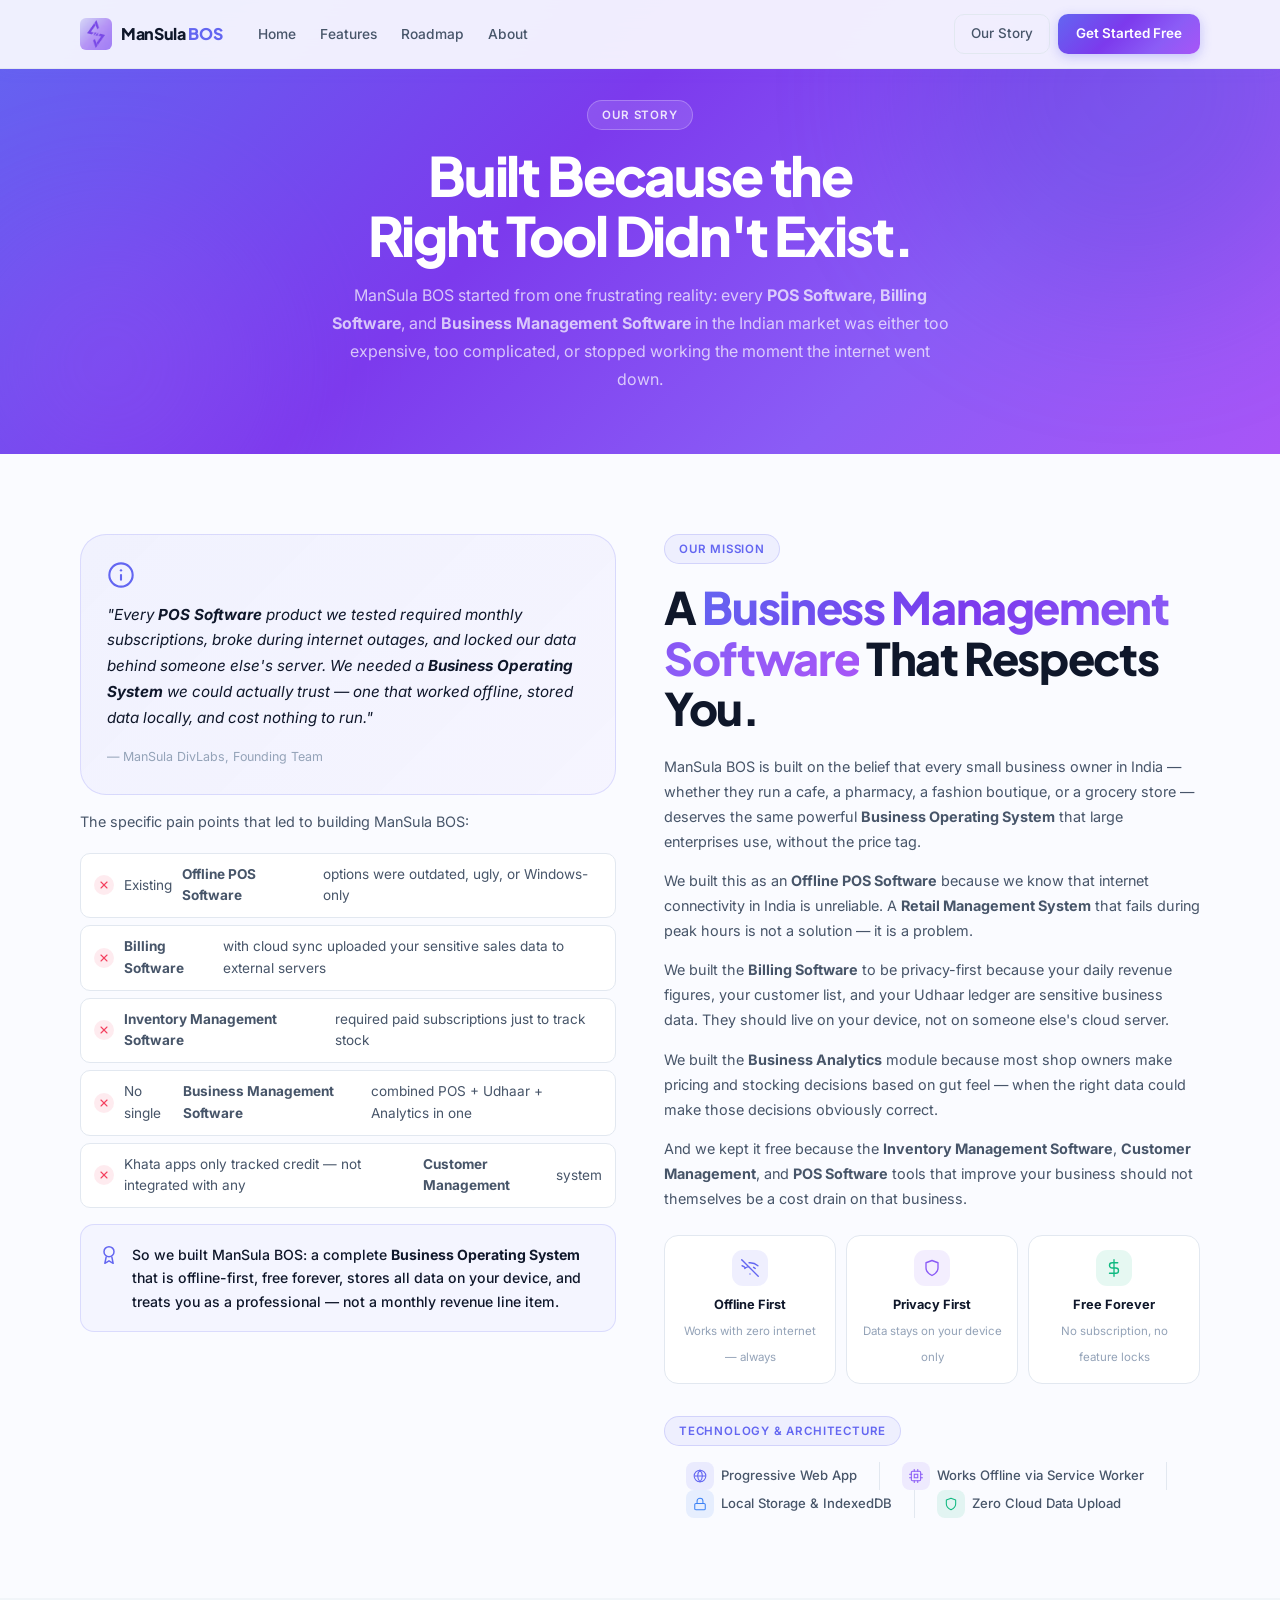
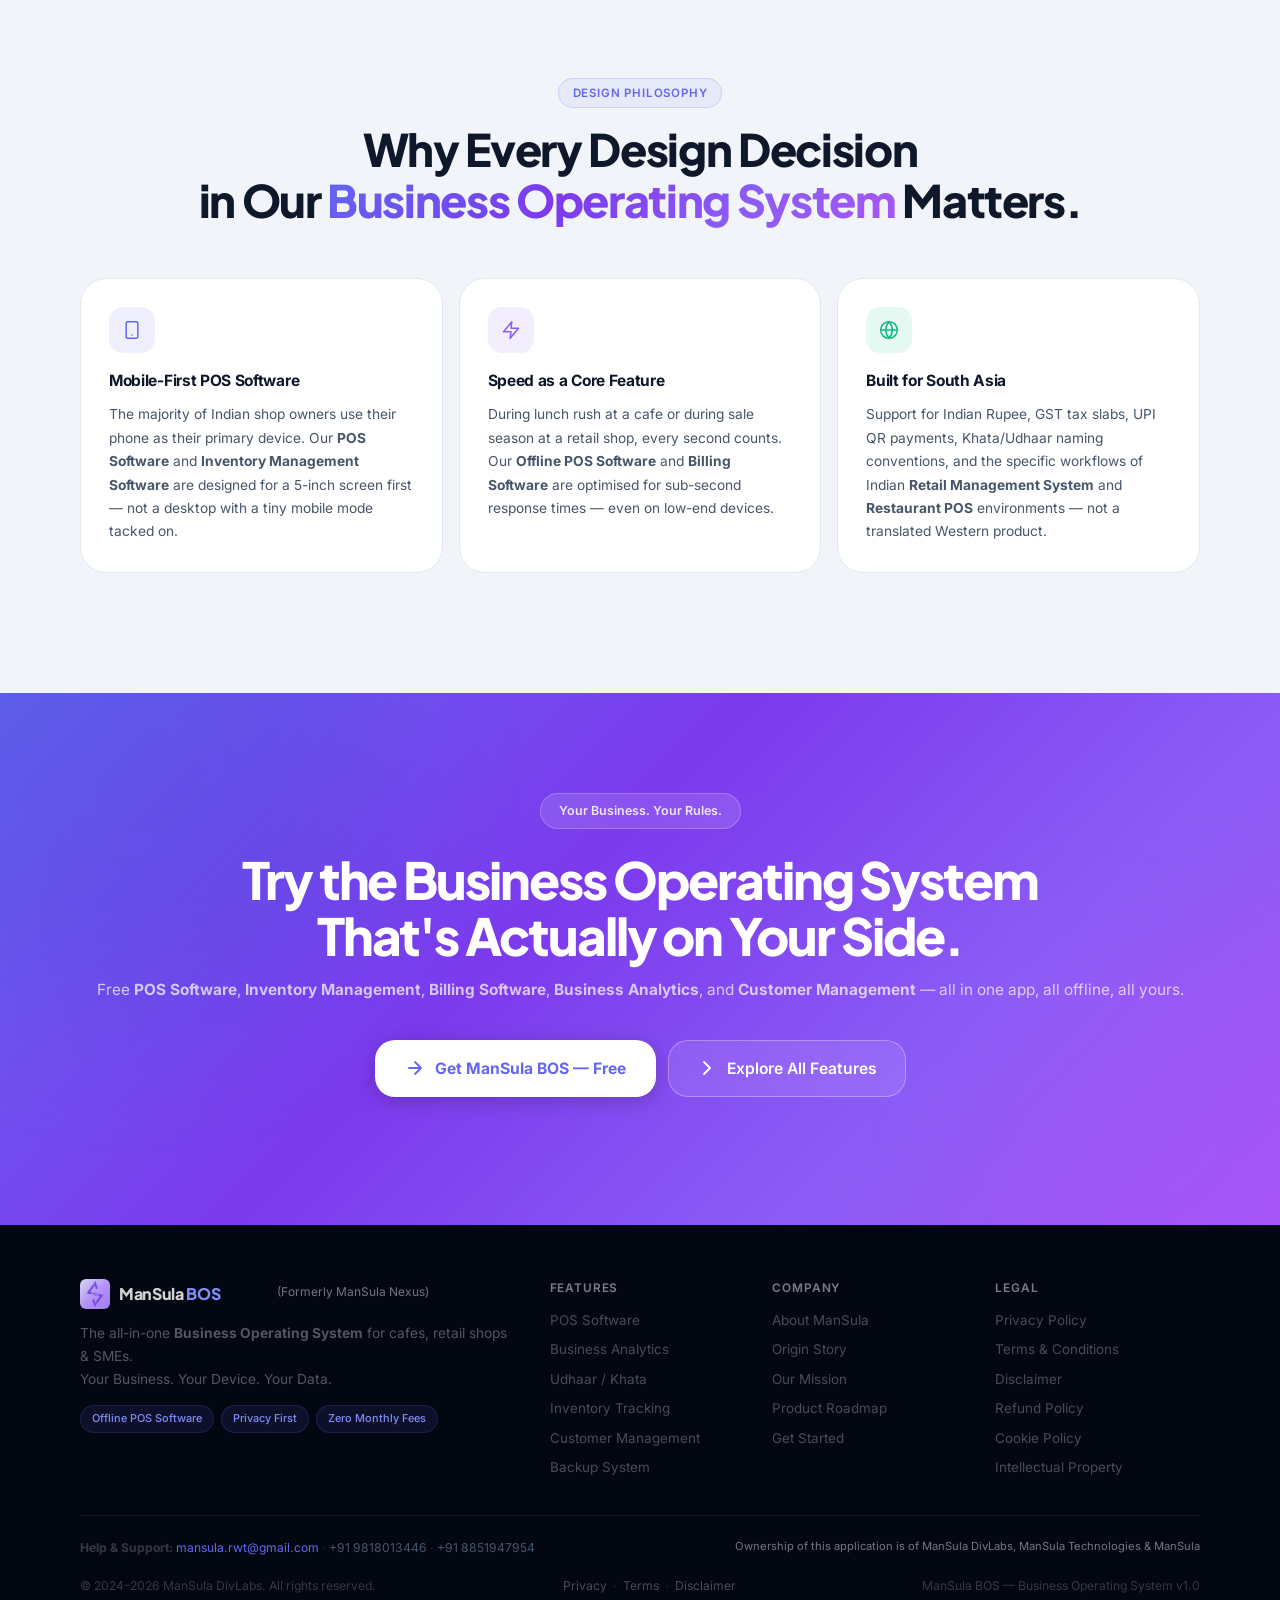
==== about.html @ 17d390ce "Initial commit for ManSula BOS (formerly Nexus)" ====
<!DOCTYPE html>
<html lang="en">
<head>
  <meta charset="UTF-8"/>
  <meta name="viewport" content="width=device-width, initial-scale=1.0"/>
  <title>About ManSula BOS — The Story Behind Our Business Operating System</title>
  <meta name="description" content="Learn why ManSula BOS was built. The origin story of an offline-first Business Operating System designed for Indian SMEs, cafes, retail shops and restaurants — free, private, and powerful."/>
  <meta name="keywords" content="ManSula BOS about, Business Operating System story, offline POS Software India, Business Management Software mission, Retail Management System origin, Indian SME software"/>
  <meta name="robots" content="index, follow"/>
  <link rel="canonical" href="https://mansulanexus.app/about.html"/>
  <link rel="preconnect" href="https://fonts.googleapis.com"/>
  <link rel="preconnect" href="https://fonts.gstatic.com" crossorigin/>
  <link href="https://fonts.googleapis.com/css2?family=Inter:wght@300;400;500;600;700;800;900&family=Plus+Jakarta+Sans:wght@400;500;600;700;800&display=swap" rel="stylesheet"/>
  <link rel="stylesheet" href="style.css"/>
</head>
<body>
<div id="nav-placeholder"></div>

<!-- PAGE HERO -->
<section class="page-hero page-hero-dark">
  <div class="page-hero-orbs"><div class="ph-orb ph-o1"></div><div class="ph-orb ph-o2"></div></div>
  <div class="container page-hero-inner">
    <div class="sbadge sbadge-light">Our Story</div>
    <h1 class="page-hero-title">Built Because the<br/>Right Tool Didn't Exist.</h1>
    <p class="page-hero-sub">ManSula BOS started from one frustrating reality: every <strong>POS Software</strong>, <strong>Billing Software</strong>, and <strong>Business Management Software</strong> in the Indian market was either too expensive, too complicated, or stopped working the moment the internet went down.</p>
  </div>
</section>

<!-- STORY SECTION -->
<section class="story-section" id="story" aria-labelledby="story-heading">
  <div class="container">
    <div class="story-layout">

      <div class="story-quote-col">
        <div class="story-quote-card">
          <div class="story-quote-icon"><svg width="28" height="28"><use href="#ic-info"/></svg></div>
          <blockquote>"Every <strong>POS Software</strong> product we tested required monthly subscriptions, broke during internet outages, and locked our data behind someone else's server. We needed a <strong>Business Operating System</strong> we could actually trust — one that worked offline, stored data locally, and cost nothing to run."</blockquote>
          <cite>— ManSula DivLabs, Founding Team</cite>
        </div>

        <div class="section-sub" style="text-align:left;margin:0 0 18px;font-size:.9rem">The specific pain points that led to building ManSula BOS:</div>
        <div class="story-pains">
          <div class="story-pain"><div class="sp-icon"><svg width="12" height="12"><use href="#ic-x"/></svg></div>Existing <strong>Offline POS Software</strong> options were outdated, ugly, or Windows-only</div>
          <div class="story-pain"><div class="sp-icon"><svg width="12" height="12"><use href="#ic-x"/></svg></div><strong>Billing Software</strong> with cloud sync uploaded your sensitive sales data to external servers</div>
          <div class="story-pain"><div class="sp-icon"><svg width="12" height="12"><use href="#ic-x"/></svg></div><strong>Inventory Management Software</strong> required paid subscriptions just to track stock</div>
          <div class="story-pain"><div class="sp-icon"><svg width="12" height="12"><use href="#ic-x"/></svg></div>No single <strong>Business Management Software</strong> combined POS + Udhaar + Analytics in one</div>
          <div class="story-pain"><div class="sp-icon"><svg width="12" height="12"><use href="#ic-x"/></svg></div>Khata apps only tracked credit — not integrated with any <strong>Customer Management</strong> system</div>
        </div>

        <div class="story-mission-card">
          <div class="smc-icon"><svg width="20" height="20"><use href="#ic-award"/></svg></div>
          <p>So we built ManSula BOS: a complete <strong>Business Operating System</strong> that is offline-first, free forever, stores all data on your device, and treats you as a professional — not a monthly revenue line item.</p>
        </div>
      </div>

      <div class="story-text-col" id="mission">
        <div class="sbadge" style="margin-bottom:18px">Our Mission</div>
        <h2 class="section-title" id="story-heading" style="text-align:left;margin-bottom:20px">A <span class="gradient-text">Business Management Software</span> That Respects You.</h2>
        <p>ManSula BOS is built on the belief that every small business owner in India — whether they run a cafe, a pharmacy, a fashion boutique, or a grocery store — deserves the same powerful <strong>Business Operating System</strong> that large enterprises use, without the price tag.</p>
        <p>We built this as an <strong>Offline POS Software</strong> because we know that internet connectivity in India is unreliable. A <strong>Retail Management System</strong> that fails during peak hours is not a solution — it is a problem.</p>
        <p>We built the <strong>Billing Software</strong> to be privacy-first because your daily revenue figures, your customer list, and your Udhaar ledger are sensitive business data. They should live on your device, not on someone else's cloud server.</p>
        <p>We built the <strong>Business Analytics</strong> module because most shop owners make pricing and stocking decisions based on gut feel — when the right data could make those decisions obviously correct.</p>
        <p>And we kept it free because the <strong>Inventory Management Software</strong>, <strong>Customer Management</strong>, and <strong>POS Software</strong> tools that improve your business should not themselves be a cost drain on that business.</p>

        <div class="story-3-pillars">
          <div class="s3p" data-fade data-fade-delay="0">
            <div class="s3p-icon s3p-indigo"><svg width="18" height="18"><use href="#ic-wifi-off"/></svg></div>
            <strong>Offline First</strong>
            <span>Works with zero internet — always</span>
          </div>
          <div class="s3p" data-fade data-fade-delay="80">
            <div class="s3p-icon s3p-purple"><svg width="18" height="18"><use href="#ic-shield"/></svg></div>
            <strong>Privacy First</strong>
            <span>Data stays on your device only</span>
          </div>
          <div class="s3p" data-fade data-fade-delay="160">
            <div class="s3p-icon s3p-emerald"><svg width="18" height="18"><use href="#ic-dollar"/></svg></div>
            <strong>Free Forever</strong>
            <span>No subscription, no feature locks</span>
          </div>
        </div>

        <div style="margin-top:32px">
          <div class="sbadge" style="margin-bottom:16px">Technology &amp; Architecture</div>
          <div class="tech-strip-badges" style="justify-content:flex-start;flex-wrap:wrap;gap:0">
            <div class="tsb"><div class="tsb-icon tsb-indigo"><svg width="14" height="14"><use href="#ic-globe"/></svg></div>Progressive Web App</div>
            <div class="tsb-sep"></div>
            <div class="tsb"><div class="tsb-icon tsb-purple"><svg width="14" height="14"><use href="#ic-cpu"/></svg></div>Works Offline via Service Worker</div>
            <div class="tsb-sep"></div>
            <div class="tsb"><div class="tsb-icon tsb-blue"><svg width="14" height="14"><use href="#ic-lock"/></svg></div>Local Storage &amp; IndexedDB</div>
            <div class="tsb-sep"></div>
            <div class="tsb"><div class="tsb-icon tsb-emerald"><svg width="14" height="14"><use href="#ic-shield"/></svg></div>Zero Cloud Data Upload</div>
          </div>
        </div>
      </div>

    </div>
  </div>
</section>

<!-- PILLARS DETAIL -->
<section class="trust-section" style="background:var(--bg-raised)" aria-labelledby="pillars-heading">
  <div class="container">
    <div class="section-header">
      <div class="sbadge">Design Philosophy</div>
      <h2 class="section-title" id="pillars-heading">Why Every Design Decision<br/>in Our <span class="gradient-text">Business Operating System</span> Matters.</h2>
    </div>
    <div class="trust-cards">
      <div class="tc-card" data-fade data-fade-delay="0">
        <div class="tc-icon tc-indigo"><svg width="20" height="20"><use href="#ic-smartphone"/></svg></div>
        <h3>Mobile-First POS Software</h3>
        <p>The majority of Indian shop owners use their phone as their primary device. Our <strong>POS Software</strong> and <strong>Inventory Management Software</strong> are designed for a 5-inch screen first — not a desktop with a tiny mobile mode tacked on.</p>
      </div>
      <div class="tc-card" data-fade data-fade-delay="80">
        <div class="tc-icon tc-purple"><svg width="20" height="20"><use href="#ic-zap"/></svg></div>
        <h3>Speed as a Core Feature</h3>
        <p>During lunch rush at a cafe or during sale season at a retail shop, every second counts. Our <strong>Offline POS Software</strong> and <strong>Billing Software</strong> are optimised for sub-second response times — even on low-end devices.</p>
      </div>
      <div class="tc-card" data-fade data-fade-delay="160">
        <div class="tc-icon tc-emerald"><svg width="20" height="20"><use href="#ic-globe"/></svg></div>
        <h3>Built for South Asia</h3>
        <p>Support for Indian Rupee, GST tax slabs, UPI QR payments, Khata/Udhaar naming conventions, and the specific workflows of Indian <strong>Retail Management System</strong> and <strong>Restaurant POS</strong> environments — not a translated Western product.</p>
      </div>
    </div>
  </div>
</section>

<!-- CTA -->
<section class="cta-section" aria-label="Start using ManSula BOS">
  <div class="cta-orbs"><div class="cta-o co1"></div><div class="cta-o co2"></div></div>
  <div class="container cta-inner">
    <div class="cta-badge-pill">Your Business. Your Rules.</div>
    <h2 class="cta-title">Try the Business Operating System<br/>That's Actually on Your Side.</h2>
    <p class="cta-sub">Free <strong>POS Software</strong>, <strong>Inventory Management</strong>, <strong>Billing Software</strong>, <strong>Business Analytics</strong>, and <strong>Customer Management</strong> — all in one app, all offline, all yours.</p>
    <div class="cta-btns">
      <button class="cta-btn-primary" onclick="alert('ManSula BOS is launching soon!')">
        <svg width="20" height="20"><use href="#ic-arrow-r"/></svg>Get ManSula BOS — Free
      </button>
      <a href="features.html" class="cta-btn-ghost">
        <svg width="20" height="20"><use href="#ic-chevron-r"/></svg>Explore All Features
      </a>
    </div>
  </div>
</section>

<div id="footer-placeholder"></div>
<script src="shared.js"></script>
<script src="script.js"></script>
</body>
</html>
---- style.css ----
/* ════════════════════════════════════════════════════
   MANSULA NEXUS — Complete Landing Page Styles
   Mobile-First · Premium · Visual-Rich
   ════════════════════════════════════════════════════ */

/* ─── TOKENS ─────────────────────────────────────── */
:root {
  --primary: #6366F1;
  --primary-dk: #4F46E5;
  --secondary: #8B5CF6;
  --accent: #10B981;
  --teal: #14B8A6;
  --blue: #3B82F6;
  --amber: #F59E0B;
  --rose: #F43F5E;

  --bg: #FAFBFF;
  --bg-card: #FFFFFF;
  --bg-raised: #F1F5F9;
  --bg-dark: #050816;
  --bg-dark-2: #0B1220;

  --t1: #0F172A;
  --t2: #475569;
  --t3: #94A3B8;
  --t4: #CBD5E1;

  --border: #E2E8F0;
  --border-i: rgba(99, 102, 241, .18);

  --grad: linear-gradient(135deg, #6366F1 0%, #7C3AED 42%, #8B5CF6 72%, #A855F7 100%);
  --grad-em: linear-gradient(135deg, #10B981, #059669);

  --sh: 0 2px 16px rgba(15, 23, 42, .06);
  --sh-hover: 0 8px 40px rgba(99, 102, 241, .14);
  --sh-pop: 0 20px 60px rgba(15, 23, 42, .12);

  --r-sm: 10px;
  --r-md: 14px;
  --r-lg: 20px;
  --r-xl: 26px;
  --r-2xl: 32px;

  --font: 'Inter', 'Plus Jakarta Sans', system-ui, sans-serif;
  --font-d: 'Plus Jakarta Sans', 'Inter', system-ui, sans-serif;
}

* {
  text-decoration: none;
}

/* ─── RESET ──────────────────────────────────────── */
*,
*::before,
*::after {
  box-sizing: border-box;
  margin: 0;
  padding: 0
}

html {
  scroll-behavior: smooth
}

body {
  font-family: var(--font);
  background: var(--bg);
  color: var(--t1);
  line-height: 1.6;
  overflow-x: hidden;
  -webkit-font-smoothing: antialiased;
}

img,
svg {
  display: block
}

button {
  cursor: pointer;
  font-family: var(--font);
  border: none;
  outline: none
}

/* ─── LAYOUT ─────────────────────────────────────── */
.container {
  max-width: 1160px;
  margin: 0 auto;
  padding: 0 20px
}

/* ─── UTILITIES ──────────────────────────────────── */
.gradient-text {
  background: var(--grad);
  -webkit-background-clip: text;
  -webkit-text-fill-color: transparent;
  background-clip: text;
}

.gradient-text-emerald {
  background: var(--grad-em);
  -webkit-background-clip: text;
  -webkit-text-fill-color: transparent;
  background-clip: text;
}

.section-header {
  text-align: center;
  margin-bottom: 52px
}

.sbadge {
  display: inline-flex;
  align-items: center;
  gap: 6px;
  padding: 5px 14px;
  background: rgba(99, 102, 241, .08);
  border: 1px solid rgba(99, 102, 241, .2);
  border-radius: 100px;
  font-size: .72rem;
  font-weight: 600;
  color: var(--primary);
  letter-spacing: .07em;
  text-transform: uppercase;
  margin-bottom: 16px;
}

.sbadge-light {
  background: rgba(255, 255, 255, .12);
  border-color: rgba(255, 255, 255, .25);
  color: rgba(255, 255, 255, .85)
}

.sbadge-emerald {
  background: rgba(16, 185, 129, .1);
  border-color: rgba(16, 185, 129, .22);
  color: #10B981
}

.sbadge-blue {
  background: rgba(59, 130, 246, .1);
  border-color: rgba(59, 130, 246, .2);
  color: var(--blue)
}

.section-title {
  font-family: var(--font-d);
  font-size: clamp(1.75rem, 5vw, 2.8rem);
  font-weight: 800;
  line-height: 1.13;
  letter-spacing: -.03em;
  margin-bottom: 14px;
}

.light-title {
  color: #F8FAFC
}

.section-sub {
  font-size: .97rem;
  color: var(--t2);
  max-width: 540px;
  margin: 0 auto;
  line-height: 1.75;
}

.light-sub {
  color: rgba(248, 250, 252, .55)
}

/* fade-up */
.fade-up {
  opacity: 0;
  transform: translateY(26px);
  transition: opacity .6s ease, transform .6s ease
}

.fade-up.in {
  opacity: 1;
  transform: translateY(0)
}

/* ═══════════════════════════════════════════════════
   NAVBAR
═══════════════════════════════════════════════════ */
.navbar {
  position: fixed;
  top: 0;
  left: 0;
  right: 0;
  z-index: 1000;
  transition: background .3s, box-shadow .3s;
  background: rgba(250, 251, 255, .93);
  backdrop-filter: blur(20px);
  -webkit-backdrop-filter: blur(20px);
  border-bottom: 1px solid var(--border);
  box-shadow: 0 1px 16px rgba(99, 102, 241, .07);
}

.navbar.scrolled {
  background: rgba(250, 251, 255, .93);
  backdrop-filter: blur(20px);
  -webkit-backdrop-filter: blur(20px);
  border-bottom: 1px solid var(--border);
  box-shadow: 0 1px 16px rgba(99, 102, 241, .07);
}

.nav-container {
  max-width: 1160px;
  margin: 0 auto;
  padding: 14px 20px;
  display: flex;
  align-items: center;
  gap: 24px;
}

.nav-logo {
  display: flex;
  align-items: center;
  gap: 9px;
  text-decoration: none;
  flex-shrink: 0
}

.logo-svg {
  border-radius: 9px;
  box-shadow: 0 3px 12px rgba(99, 102, 241, .3)
}

.logo-text {
  font-family: var(--font-d);
  font-size: 1rem;
  font-weight: 800;
  color: var(--t1);
  letter-spacing: -.02em
}

.logo-accent {
  color: var(--primary)
}

.nav-links {
  display: none;
  list-style: none;
  gap: 2px
}

@media(min-width:768px) {
  .nav-links {
    display: flex
  }
}

.nav-links a {
  text-decoration: none;
  color: var(--t2);
  font-size: .86rem;
  font-weight: 500;
  padding: 7px 11px;
  border-radius: var(--r-sm);
  transition: color .2s, background .2s;
}

.nav-links a:hover {
  color: var(--primary);
  background: rgba(99, 102, 241, .06)
}

.nav-actions {
  display: none;
  align-items: center;
  gap: 8px;
  margin-left: auto
}

@media(min-width:768px) {
  .nav-actions {
    display: flex
  }
}

.btn-nav-ghost {
  padding: 8px 16px;
  border-radius: var(--r-sm);
  border: 1px solid var(--border);
  background: transparent;
  color: var(--t2);
  font-size: .84rem;
  font-weight: 500;
  transition: all .2s;
}

.btn-nav-ghost:hover {
  border-color: var(--primary);
  color: var(--primary)
}

.btn-nav-primary {
  padding: 9px 18px;
  border-radius: var(--r-sm);
  background: var(--grad);
  color: #fff;
  font-size: .84rem;
  font-weight: 600;
  box-shadow: 0 3px 12px rgba(99, 102, 241, .32);
  transition: all .2s;
}

.btn-nav-primary:hover {
  transform: translateY(-1px);
  box-shadow: 0 5px 18px rgba(99, 102, 241, .44)
}

.mobile-menu-btn {
  display: flex;
  align-items: center;
  justify-content: center;
  margin-left: auto;
  background: none;
  color: var(--t1);
  padding: 6px;
}

@media(min-width:768px) {
  .mobile-menu-btn {
    display: none
  }
}

.mobile-menu {
  display: none;
  flex-direction: column;
  gap: 4px;
  padding: 10px 20px 18px;
  background: rgba(250, 251, 255, .97);
  backdrop-filter: blur(20px);
  border-bottom: 1px solid var(--border);
}

.mobile-menu.open {
  display: flex
}

.mobile-menu a {
  text-decoration: none;
  color: var(--t2);
  font-size: .92rem;
  font-weight: 500;
  padding: 10px 0;
  border-bottom: 1px solid var(--border);
  transition: color .2s;
}

.mobile-menu a:hover {
  color: var(--primary)
}

/* ═══════════════════════════════════════════════════
   HERO
═══════════════════════════════════════════════════ */
.hero {
  background: var(--grad);
  position: relative;
  overflow: hidden;
  padding-top: 68px;
  display: flex;
  flex-direction: column;
  align-items: center;
}

.hero-orbs {
  position: absolute;
  inset: 0;
  pointer-events: none
}

.orb {
  position: absolute;
  border-radius: 50%;
  filter: blur(72px);
  opacity: .28
}

.o1 {
  width: 500px;
  height: 500px;
  background: #4338CA;
  top: -160px;
  right: -60px;
  animation: fa 13s ease-in-out infinite
}

.o2 {
  width: 360px;
  height: 360px;
  background: #A855F7;
  bottom: 100px;
  left: -70px;
  animation: fb 16s ease-in-out infinite
}

.o3 {
  width: 260px;
  height: 260px;
  background: #10B981;
  top: 55%;
  left: 55%;
  opacity: .12;
  animation: fc 10s ease-in-out infinite
}

@keyframes fa {

  0%,
  100% {
    transform: translate(0, 0)
  }

  50% {
    transform: translate(-26px, 22px)
  }
}

@keyframes fb {

  0%,
  100% {
    transform: translate(0, 0)
  }

  50% {
    transform: translate(20px, -16px)
  }
}

@keyframes fc {

  0%,
  100% {
    transform: translate(-50%, -50%) scale(1)
  }

  50% {
    transform: translate(-50%, -50%) scale(1.14)
  }
}

.hero-grid-bg {
  position: absolute;
  inset: 0;
  background-image: linear-gradient(rgba(255, 255, 255, .03) 1px, transparent 1px),
    linear-gradient(90deg, rgba(255, 255, 255, .03) 1px, transparent 1px);
  background-size: 50px 50px;
  pointer-events: none;
}

.hero-inner {
  position: relative;
  z-index: 2;
  text-align: center;
  padding: 36px 0 28px;
  width: 100%;
}

.hero-badge {
  display: inline-flex;
  align-items: center;
  gap: 8px;
  padding: 6px 16px;
  background: rgba(255, 255, 255, .12);
  border: 1px solid rgba(255, 255, 255, .22);
  border-radius: 100px;
  color: rgba(255, 255, 255, .88);
  font-size: .74rem;
  font-weight: 600;
  letter-spacing: .05em;
  margin-bottom: 22px;
  backdrop-filter: blur(10px);
  animation: heroFadeDown .6s ease both;
}

.pulse-dot {
  width: 7px;
  height: 7px;
  border-radius: 50%;
  background: #10B981;
  animation: pls 2s ease infinite;
}

@keyframes pls {

  0%,
  100% {
    box-shadow: 0 0 0 0 rgba(16, 185, 129, .5)
  }

  50% {
    box-shadow: 0 0 0 6px rgba(16, 185, 129, 0)
  }
}

@keyframes heroFadeDown {
  from {
    opacity: 0;
    transform: translateY(-14px)
  }

  to {
    opacity: 1;
    transform: translateY(0)
  }
}

.hero-title {
  font-family: var(--font-d);
  font-size: clamp(2.2rem, 7.5vw, 4.2rem);
  font-weight: 900;
  color: #fff;
  line-height: 1.06;
  letter-spacing: -.04em;
  margin-bottom: 18px;
  animation: heroFadeUp .7s ease .1s both;
}

.ht-grad {
  background: linear-gradient(135deg, #C4B5FD, #A5F3FC);
  -webkit-background-clip: text;
  -webkit-text-fill-color: transparent;
  background-clip: text;
}

@keyframes heroFadeUp {
  from {
    opacity: 0;
    transform: translateY(18px)
  }

  to {
    opacity: 1;
    transform: translateY(0)
  }
}

.hero-sub {
  font-size: clamp(.92rem, 2.3vw, 1.05rem);
  color: rgba(255, 255, 255, .75);
  max-width: 530px;
  margin: 0 auto 28px;
  line-height: 1.76;
  animation: heroFadeUp .7s ease .2s both;
}

.hero-btns {
  display: flex;
  gap: 12px;
  justify-content: center;
  flex-wrap: wrap;
  margin-bottom: 28px;
  animation: heroFadeUp .7s ease .3s both;
}

.btn-white {
  display: inline-flex;
  align-items: center;
  gap: 9px;
  padding: 13px 26px;
  border-radius: var(--r-lg);
  background: #fff;
  color: var(--primary);
  font-size: .95rem;
  font-weight: 700;
  box-shadow: 0 4px 20px rgba(0, 0, 0, .18);
  transition: all .25s;
  text-decoration: none;
}

.btn-white:hover {
  transform: translateY(-2px);
  box-shadow: 0 8px 28px rgba(0, 0, 0, .22)
}

.btn-outline-white {
  display: inline-flex;
  align-items: center;
  gap: 9px;
  padding: 13px 24px;
  border-radius: var(--r-lg);
  border: 1.5px solid rgba(255, 255, 255, .32);
  background: rgba(255, 255, 255, .1);
  color: #fff;
  font-size: .95rem;
  font-weight: 600;
  backdrop-filter: blur(8px);
  transition: all .25s;
  text-decoration: none;
}

.btn-outline-white:hover {
  background: rgba(255, 255, 255, .18);
  border-color: rgba(255, 255, 255, .55);
  transform: translateY(-2px)
}

.hero-trust {
  display: flex;
  align-items: center;
  justify-content: center;
  gap: 18px;
  flex-wrap: wrap;
  animation: heroFadeUp .7s ease .4s both;
}

.ht-item {
  display: flex;
  align-items: center;
  gap: 6px;
  font-size: .8rem;
  color: rgba(255, 255, 255, .62);
}

.ht-item svg {
  color: rgba(255, 255, 255, .5)
}

/* ─── App Preview ────────────────────────────────── */
.hero-preview-wrap {
  position: relative;
  width: 100%;
  max-width: 430px;
  margin: 36px auto 0;
  padding: 0 20px;
  z-index: 2;
  animation: heroSlideUp .8s ease .5s both;
}

@keyframes heroSlideUp {
  from {
    transform: translateY(40px);
    opacity: 0
  }

  to {
    transform: translateY(0);
    opacity: 1
  }
}

.hero-glow-halo {
  position: absolute;
  top: 24px;
  left: 50%;
  transform: translateX(-50%);
  width: 68%;
  height: 80px;
  background: rgba(99, 102, 241, .45);
  border-radius: 50%;
  filter: blur(48px);
  pointer-events: none;
}

.hero-app-shell {
  background: var(--bg-card);
  border-radius: var(--r-xl) var(--r-xl) 0 0;
  overflow: hidden;
  box-shadow: 0 -12px 60px rgba(0, 0, 0, .28), 0 0 0 1px rgba(255, 255, 255, .08);
}

/* Shell internal */
.has-topbar {
  display: flex;
  align-items: center;
  justify-content: space-between;
  padding: 13px 15px 11px;
  border-bottom: 1px solid var(--border);
}

.has-brand {
  display: flex;
  align-items: center;
  gap: 8px
}

.has-brand div {
  display: flex;
  flex-direction: column;
  line-height: 1
}

.has-name {
  font-size: .84rem;
  font-weight: 800;
  color: var(--t1);
  letter-spacing: -.02em
}

.has-sub {
  font-size: .56rem;
  font-weight: 700;
  color: var(--primary);
  letter-spacing: .09em
}

.has-status {
  display: flex;
  align-items: center;
  gap: 4px;
  font-size: .68rem;
  color: var(--t3);
  font-weight: 500
}

.online-dot {
  width: 6px;
  height: 6px;
  border-radius: 50%;
  background: #10B981
}

.has-banner {
  background: var(--grad);
  padding: 16px 15px 18px;
  position: relative;
  overflow: hidden
}

.has-banner-orb {
  position: absolute;
  width: 130px;
  height: 130px;
  background: rgba(255, 255, 255, .07);
  border-radius: 50%;
  right: -28px;
  top: -36px
}

.has-banner-pill {
  display: inline-flex;
  align-items: center;
  gap: 5px;
  background: rgba(255, 255, 255, .16);
  border: 1px solid rgba(255, 255, 255, .22);
  border-radius: 100px;
  padding: 3px 10px;
  font-size: .66rem;
  color: rgba(255, 255, 255, .88);
  font-weight: 500;
  margin-bottom: 9px;
}

.has-banner-title {
  font-size: 1rem;
  font-weight: 800;
  color: #fff;
  letter-spacing: -.02em;
  margin-bottom: 2px
}

.has-banner-sub {
  font-size: .74rem;
  color: rgba(255, 255, 255, .7)
}

.has-pos-strip {
  display: flex;
  align-items: center;
  gap: 11px;
  margin: 11px;
  padding: 11px 13px;
  background: linear-gradient(135deg, rgba(99, 102, 241, .08), rgba(139, 92, 246, .08));
  border: 1px solid var(--border-i);
  border-radius: var(--r-md);
}

.has-pos-icon {
  width: 38px;
  height: 38px;
  border-radius: 11px;
  flex-shrink: 0;
  background: var(--grad);
  display: flex;
  align-items: center;
  justify-content: center;
  color: #fff;
}

.has-pos-name {
  font-size: .84rem;
  font-weight: 700;
  color: var(--t1)
}

.has-pos-desc {
  font-size: .68rem;
  color: var(--t3)
}

.has-pos-launch {
  margin-left: auto;
  display: flex;
  align-items: center;
  gap: 4px;
  background: var(--primary);
  color: #fff;
  font-size: .72rem;
  font-weight: 600;
  padding: 6px 11px;
  border-radius: 100px;
  white-space: nowrap;
}

.has-stats {
  display: grid;
  grid-template-columns: repeat(4, 1fr);
  gap: 7px;
  padding: 0 11px 11px
}

.has-stat {
  border: 1px solid var(--border);
  border-radius: var(--r-md);
  padding: 10px 8px;
  background: var(--bg-card);
}

.hsg {
  background: rgba(16, 185, 129, .04);
  border-color: rgba(16, 185, 129, .18)
}

.hsi-b {
  background: rgba(99, 102, 241, .04);
  border-color: rgba(99, 102, 241, .18)
}

.hsi-c {
  background: rgba(139, 92, 246, .04);
  border-color: rgba(139, 92, 246, .18)
}

.hsi-d {
  background: rgba(245, 158, 11, .04);
  border-color: rgba(245, 158, 11, .18)
}

.hsi {
  width: 24px;
  height: 24px;
  border-radius: 7px;
  display: flex;
  align-items: center;
  justify-content: center;
  margin-bottom: 7px;
}

.ei {
  background: rgba(16, 185, 129, .12);
  color: #10B981
}

.ii {
  background: rgba(99, 102, 241, .12);
  color: #6366F1
}

.pi {
  background: rgba(139, 92, 246, .12);
  color: #8B5CF6
}

.ai {
  background: rgba(245, 158, 11, .12);
  color: #F59E0B
}

.hs-val {
  font-size: .82rem;
  font-weight: 800;
  color: var(--t1);
  font-family: var(--font-d);
  letter-spacing: -.02em
}

.hs-lbl {
  font-size: .6rem;
  color: var(--t3)
}

.hs-trend {
  display: flex;
  align-items: center;
  gap: 2px;
  font-size: .58rem;
  font-weight: 500;
  margin-top: 3px
}

.tup {
  color: #10B981
}

.tneut {
  color: var(--t3)
}

.has-chart {
  margin: 0 11px 11px;
  padding: 11px;
  border: 1px solid var(--border);
  border-radius: var(--r-md);
}

.hc-head {
  display: flex;
  justify-content: space-between;
  align-items: center;
  margin-bottom: 10px
}

.hc-title {
  font-size: .76rem;
  font-weight: 700;
  color: var(--t1)
}

.hc-sub {
  font-size: .62rem;
  color: var(--t3)
}

.hc-badge {
  font-size: .6rem;
  padding: 2px 8px;
  background: rgba(99, 102, 241, .08);
  border: 1px solid rgba(99, 102, 241, .18);
  border-radius: 100px;
  color: var(--primary);
  font-weight: 600;
}

.hc-bars {
  display: flex;
  align-items: flex-end;
  gap: 5px;
  height: 54px
}

.hcb-g {
  flex: 1;
  display: flex;
  flex-direction: column;
  align-items: center;
  gap: 4px;
  height: 100%;
  justify-content: flex-end
}

.hcb {
  width: 100%;
  background: rgba(99, 102, 241, .18);
  border-radius: 3px 3px 0 0
}

.hcb-g span {
  font-size: .56rem;
  color: var(--t3)
}

.hcb-active {
  background: linear-gradient(180deg, #818CF8, #6366F1);
  box-shadow: 0 0 8px rgba(99, 102, 241, .38)
}

/* ═══════════════════════════════════════════════════
   BIZ TYPES STRIP
═══════════════════════════════════════════════════ */
.biz-strip {
  background: var(--bg-card);
  border-top: 1px solid var(--border);
  border-bottom: 1px solid var(--border);
  padding: 20px 0;
  overflow: hidden;
}

.biz-strip-label {
  text-align: center;
  font-size: .74rem;
  color: var(--t3);
  font-weight: 500;
  letter-spacing: .04em;
  text-transform: uppercase;
  margin-bottom: 14px;
}

.biz-scroll-track {
  overflow: hidden
}

.biz-scroll-inner {
  display: flex;
  gap: 10px;
  width: max-content;
  animation: bizScroll 28s linear infinite;
}

@keyframes bizScroll {
  0% {
    transform: translateX(0)
  }

  100% {
    transform: translateX(-50%)
  }
}

.biz-tag {
  display: flex;
  align-items: center;
  gap: 7px;
  padding: 8px 16px;
  white-space: nowrap;
  background: var(--bg-raised);
  border: 1px solid var(--border);
  border-radius: 100px;
  font-size: .8rem;
  color: var(--t2);
  font-weight: 500;
  flex-shrink: 0;
}

.biz-tag svg {
  color: var(--t3)
}

/* ═══════════════════════════════════════════════════
   BEFORE / AFTER PROBLEM
═══════════════════════════════════════════════════ */
.problem-section {
  padding: 80px 0;
  background: var(--bg)
}

.before-after {
  display: grid;
  grid-template-columns: 1fr;
  gap: 20px;
  align-items: stretch;
}

@media(min-width:768px) {
  .before-after {
    grid-template-columns: 1fr auto 1fr
  }
}

.ba-col {
  background: var(--bg-card);
  border: 1px solid var(--border);
  border-radius: var(--r-xl);
  overflow: hidden;
}

.ba-before {
  border-color: rgba(244, 63, 94, .18)
}

.ba-after {
  border-color: rgba(16, 185, 129, .2)
}

.ba-col-header {
  display: flex;
  align-items: center;
  gap: 10px;
  padding: 16px 20px;
  font-size: .86rem;
  font-weight: 600;
  border-bottom: 1px solid var(--border);
}

.ba-before .ba-col-header {
  background: rgba(244, 63, 94, .04);
  color: var(--rose)
}

.ba-after .ba-col-header {
  background: rgba(16, 185, 129, .04);
  color: #10B981
}

.ba-header-icon {
  width: 30px;
  height: 30px;
  border-radius: 9px;
  display: flex;
  align-items: center;
  justify-content: center;
}

.ba-icon-red {
  background: rgba(244, 63, 94, .12);
  color: var(--rose)
}

.ba-icon-green {
  background: rgba(16, 185, 129, .12);
  color: #10B981
}

.ba-items {
  padding: 16px;
  display: flex;
  flex-direction: column;
  gap: 10px
}

.ba-item {
  display: flex;
  align-items: flex-start;
  gap: 10px;
  padding: 11px 13px;
  border-radius: var(--r-sm);
  font-size: .86rem;
  line-height: 1.56;
}

.pain-item {
  background: rgba(244, 63, 94, .04);
  color: var(--t2)
}

.solve-item {
  background: rgba(16, 185, 129, .04);
  color: var(--t1);
  font-weight: 500
}

.ba-dot {
  width: 22px;
  height: 22px;
  border-radius: 50%;
  display: flex;
  align-items: center;
  justify-content: center;
  flex-shrink: 0;
  margin-top: 1px;
}

.ba-red {
  background: rgba(244, 63, 94, .12);
  color: var(--rose)
}

.ba-green {
  background: rgba(16, 185, 129, .12);
  color: #10B981
}

.ba-divider {
  display: none;
  flex-direction: column;
  align-items: center;
  justify-content: center;
}

@media(min-width:768px) {
  .ba-divider {
    display: flex
  }
}

.ba-divider-icon {
  width: 40px;
  height: 40px;
  border-radius: 50%;
  background: var(--grad);
  display: flex;
  align-items: center;
  justify-content: center;
  color: #fff;
  box-shadow: 0 4px 16px rgba(99, 102, 241, .36);
}

/* ═══════════════════════════════════════════════════
   HOW IT WORKS
═══════════════════════════════════════════════════ */
.how-section {
  padding: 80px 0;
  background: var(--bg-raised)
}

.steps-grid {
  display: grid;
  grid-template-columns: 1fr;
  gap: 20px;
  align-items: center;
}

@media(min-width:768px) {
  .steps-grid {
    grid-template-columns: 1fr auto 1fr auto 1fr
  }
}

.step-card {
  background: var(--bg-card);
  border: 1px solid var(--border);
  border-radius: var(--r-xl);
  padding: 28px 24px;
  position: relative;
  transition: all .28s;
}

.step-card:hover {
  transform: translateY(-4px);
  box-shadow: var(--sh-hover);
  border-color: var(--border-i)
}

.step-number {
  font-family: var(--font-d);
  font-size: 2.8rem;
  font-weight: 900;
  color: rgba(99, 102, 241, .08);
  letter-spacing: -.06em;
  line-height: 1;
  margin-bottom: 14px;
}

.step-icon-wrap {
  width: 52px;
  height: 52px;
  border-radius: 16px;
  display: flex;
  align-items: center;
  justify-content: center;
  margin-bottom: 16px;
}

.step-indigo {
  background: rgba(99, 102, 241, .1);
  color: var(--primary)
}

.step-purple {
  background: rgba(139, 92, 246, .1);
  color: var(--secondary)
}

.step-emerald {
  background: rgba(16, 185, 129, .1);
  color: var(--accent)
}

.step-card h3 {
  font-size: 1.05rem;
  font-weight: 700;
  letter-spacing: -.02em;
  margin-bottom: 9px
}

.step-card p {
  font-size: .87rem;
  color: var(--t2);
  line-height: 1.68;
  margin-bottom: 14px
}

.step-devices {
  display: flex;
  flex-wrap: wrap;
  gap: 7px
}

.step-devices span {
  display: flex;
  align-items: center;
  gap: 4px;
  padding: 4px 10px;
  background: var(--bg-raised);
  border: 1px solid var(--border);
  border-radius: 100px;
  font-size: .72rem;
  color: var(--t2);
}

.step-devices svg {
  color: var(--t3)
}

.step-connector {
  display: none;
  align-items: center;
  justify-content: center
}

@media(min-width:768px) {
  .step-connector {
    display: flex
  }
}

.step-conn-line {
  width: 32px;
  height: 2px;
  background: linear-gradient(90deg, var(--primary), var(--secondary));
  border-radius: 1px;
  opacity: .3;
}

/* ═══════════════════════════════════════════════════
   MODULE DEEP — SHARED
═══════════════════════════════════════════════════ */
.module-deep {
  padding: 80px 0
}

.dark-section {
  background: var(--bg-dark)
}

.light-section {
  background: var(--bg-card)
}

.module-deep-layout {
  display: grid;
  grid-template-columns: 1fr;
  gap: 52px;
  align-items: center;
}

@media(min-width:900px) {
  .module-deep-layout {
    grid-template-columns: 1fr 1fr
  }
}

@media(min-width:900px) {
  .module-deep-layout.reverse .md-visual {
    order: -1
  }
}

/* Text block */
.md-text {}

.md-features {
  display: flex;
  flex-direction: column;
  gap: 18px
}

.md-feat {
  display: flex;
  align-items: flex-start;
  gap: 14px
}

.md-feat-icon {
  width: 40px;
  height: 40px;
  border-radius: 12px;
  display: flex;
  align-items: center;
  justify-content: center;
  flex-shrink: 0;
}

.mfi-indigo {
  background: rgba(99, 102, 241, .12);
  color: #818CF8
}

.mfi-purple {
  background: rgba(139, 92, 246, .12);
  color: #C4B5FD
}

.mfi-emerald {
  background: rgba(16, 185, 129, .12);
  color: #34D399
}

.mfi-amber {
  background: rgba(245, 158, 11, .12);
  color: #FCD34D
}

.mfi-blue {
  background: rgba(59, 130, 246, .12);
  color: #93C5FD
}

.mfi-teal {
  background: rgba(20, 184, 166, .12);
  color: #5EEAD4
}

.dark-section .md-feat strong {
  color: #F8FAFC
}

.dark-section .md-feat p {
  color: rgba(248, 250, 252, .48)
}

.light-section .md-feat strong,
.module-deep.udhaar-section .md-feat strong {
  color: var(--t1)
}

.light-section .md-feat p,
.module-deep.udhaar-section .md-feat p {
  color: var(--t2)
}

.md-feat p {
  font-size: .85rem;
  line-height: 1.65;
  margin-top: 3px
}

.md-feat strong {
  font-size: .92rem;
  font-weight: 700;
  display: block;
  margin-bottom: 3px
}

/* ─── POS MOCK ────────────────────────────────────── */
.pos-mock {
  background: #1a1d27;
  border-radius: var(--r-xl);
  overflow: hidden;
  box-shadow: 0 24px 80px rgba(0, 0, 0, .48);
  border: 1px solid rgba(255, 255, 255, .06);
}

.pm-topbar {
  display: flex;
  align-items: center;
  justify-content: space-between;
  padding: 12px 14px;
  background: #1a1d27;
  border-bottom: 1px solid rgba(255, 255, 255, .07);
}

.pm-logo-row {
  display: flex;
  align-items: center;
  gap: 8px;
  color: rgba(255, 255, 255, .8);
  font-size: .8rem;
  font-weight: 600
}

.pm-order-badge {
  font-size: .64rem;
  padding: 3px 8px;
  background: rgba(99, 102, 241, .2);
  border: 1px solid rgba(99, 102, 241, .3);
  border-radius: 100px;
  color: #818CF8;
}

.pm-actions {
  display: flex;
  gap: 6px
}

.pm-icon-btn {
  width: 30px;
  height: 30px;
  border-radius: 9px;
  background: rgba(255, 255, 255, .06);
  display: flex;
  align-items: center;
  justify-content: center;
  color: rgba(255, 255, 255, .5);
}

.pm-cats {
  display: flex;
  gap: 0;
  padding: 0 12px;
  border-bottom: 1px solid rgba(255, 255, 255, .06);
  background: #1a1d27;
}

.pm-cat {
  padding: 9px 12px;
  font-size: .76rem;
  font-weight: 500;
  color: rgba(255, 255, 255, .35);
  white-space: nowrap;
  border-bottom: 2px solid transparent;
  transition: all .2s;
}

.pm-cat.active {
  color: #818CF8;
  border-bottom-color: #6366F1
}

.pm-grid {
  display: grid;
  grid-template-columns: repeat(3, 1fr);
  gap: 10px;
  padding: 12px;
  background: #14161f;
}

.pm-prod {
  background: #1e2133;
  border: 1px solid rgba(255, 255, 255, .07);
  border-radius: var(--r-md);
  padding: 12px;
  position: relative;
  cursor: pointer;
  transition: all .2s;
}

.pm-prod:hover {
  border-color: rgba(99, 102, 241, .3);
  background: #22264a
}

.pm-prod.selected {
  border-color: #6366F1;
  background: #1e2347
}

.pm-badge {
  position: absolute;
  top: 7px;
  right: 7px;
  font-size: .52rem;
  padding: 2px 6px;
  font-weight: 700;
  border-radius: 4px;
  letter-spacing: .04em;
}

.pm-pop {
  background: rgba(245, 158, 11, .2);
  color: #FCD34D
}

.pm-new {
  background: rgba(16, 185, 129, .2);
  color: #34D399
}

.pm-prod-icon {
  width: 32px;
  height: 32px;
  border-radius: 10px;
  display: flex;
  align-items: center;
  justify-content: center;
  margin-bottom: 9px;
}

.pi-indigo {
  background: rgba(99, 102, 241, .2);
  color: #818CF8
}

.pi-teal {
  background: rgba(20, 184, 166, .2);
  color: #5EEAD4
}

.pi-blue {
  background: rgba(59, 130, 246, .2);
  color: #93C5FD
}

.pi-purple {
  background: rgba(139, 92, 246, .2);
  color: #C4B5FD
}

.pi-emerald {
  background: rgba(16, 185, 129, .2);
  color: #34D399
}

.pi-amber {
  background: rgba(245, 158, 11, .2);
  color: #FCD34D
}

.pm-qty-ctrl {
  display: flex;
  align-items: center;
  gap: 6px;
  margin-bottom: 6px;
}

.pm-del,
.pm-add {
  width: 18px;
  height: 18px;
  border-radius: 50%;
  background: rgba(99, 102, 241, .25);
  display: flex;
  align-items: center;
  justify-content: center;
  color: #818CF8;
  font-size: .8rem;
  font-weight: 700;
}

.pm-qty-ctrl span {
  font-size: .8rem;
  font-weight: 700;
  color: #fff
}

.pm-prod-name {
  font-size: .76rem;
  font-weight: 600;
  color: rgba(255, 255, 255, .8);
  margin-bottom: 3px
}

.pm-prod-price {
  font-size: .72rem;
  color: rgba(255, 255, 255, .4);
  font-weight: 500
}

.pm-cart-bar {
  display: flex;
  align-items: center;
  justify-content: space-between;
  padding: 12px 14px;
  background: var(--grad);
}

.pm-cart-info {
  display: flex;
  align-items: center;
  gap: 7px;
  color: #fff;
  font-size: .82rem;
  font-weight: 600
}

.pm-cart-icon {
  width: 26px;
  height: 26px;
  border-radius: 8px;
  background: rgba(255, 255, 255, .2);
  display: flex;
  align-items: center;
  justify-content: center;
  color: #fff;
}

.pm-cart-total {
  font-size: 1rem;
  font-weight: 800;
  color: #fff;
  font-family: var(--font-d)
}

/* ─── ANALYTICS MOCK ──────────────────────────────── */
.ana-mock {
  background: var(--bg-card);
  border: 1px solid var(--border);
  border-radius: var(--r-xl);
  overflow: hidden;
  box-shadow: var(--sh-pop);
}

.am-topbar {
  display: flex;
  align-items: center;
  gap: 9px;
  padding: 12px 15px;
  border-bottom: 1px solid var(--border);
}

.am-back {
  width: 26px;
  height: 26px;
  border-radius: 7px;
  background: var(--bg-raised);
  border: 1px solid var(--border);
  display: flex;
  align-items: center;
  justify-content: center;
  color: var(--t2);
  transform: rotate(180deg);
}

.am-icon-badge {
  width: 28px;
  height: 28px;
  border-radius: 8px;
  background: linear-gradient(135deg, var(--teal), #0F766E);
  display: flex;
  align-items: center;
  justify-content: center;
  color: #fff;
}

.am-title {
  flex: 1;
  font-size: .9rem;
  font-weight: 700;
  color: var(--t1)
}

.am-date-pill {
  display: inline-flex;
  align-items: center;
  gap: 5px;
  padding: 4px 10px;
  border: 1px solid var(--border);
  border-radius: 100px;
  font-size: .7rem;
  color: var(--t2);
}

.am-tabs {
  display: flex;
  padding: 0 12px;
  border-bottom: 1px solid var(--border);
  overflow-x: auto;
}

.am-tab {
  display: flex;
  align-items: center;
  gap: 4px;
  padding: 9px 11px;
  font-size: .73rem;
  font-weight: 500;
  color: var(--t3);
  white-space: nowrap;
  border-bottom: 2px solid transparent;
  transition: all .2s;
}

.am-tab.active {
  color: var(--primary);
  border-bottom-color: var(--primary);
  font-weight: 600
}

.am-metrics {
  display: grid;
  grid-template-columns: 1fr 1fr;
  gap: 9px;
  padding: 12px
}

.am-metric {
  background: var(--bg-card);
  border: 1px solid var(--border);
  border-radius: var(--r-md);
  padding: 12px;
}

.amm-icon {
  width: 26px;
  height: 26px;
  border-radius: 7px;
  display: flex;
  align-items: center;
  justify-content: center;
  margin-bottom: 7px;
}

.amm-i {
  background: rgba(99, 102, 241, .1);
  color: var(--primary)
}

.amm-p {
  background: rgba(139, 92, 246, .1);
  color: var(--secondary)
}

.amm-a {
  background: rgba(245, 158, 11, .1);
  color: var(--amber)
}

.amm-t {
  background: rgba(20, 184, 166, .1);
  color: var(--teal)
}

.amm-val {
  font-size: .97rem;
  font-weight: 800;
  color: var(--t1);
  font-family: var(--font-d);
  letter-spacing: -.02em
}

.amm-lbl {
  font-size: .66rem;
  color: var(--t3);
  margin-top: 2px
}

.amm-bar {
  height: 3px;
  border-radius: 2px;
  margin-top: 7px
}

.amm-indigo {
  background: rgba(99, 102, 241, .25)
}

.amm-purple {
  background: rgba(139, 92, 246, .25)
}

.amm-amber {
  background: rgba(245, 158, 11, .25)
}

.amm-teal {
  background: rgba(20, 184, 166, .25)
}

.am-chart {
  padding: 0 12px 12px
}

.am-chart-head {
  display: flex;
  justify-content: space-between;
  align-items: baseline;
  margin-bottom: 10px
}

.am-chart-head span:first-child {
  font-size: .78rem;
  font-weight: 700;
  color: var(--t1)
}

.am-chart-sub {
  font-size: .66rem;
  color: var(--t3)
}

.am-chart-bars {
  display: flex;
  align-items: flex-end;
  gap: 5px;
  height: 70px
}

.amcb-g {
  flex: 1;
  display: flex;
  flex-direction: column;
  justify-content: flex-end;
  height: 100%
}

.amcb {
  width: 100%;
  background: rgba(99, 102, 241, .15);
  border-radius: 3px 3px 0 0
}

.amcb-top {
  background: linear-gradient(180deg, #818CF8, #4F46E5)
}

.am-chart-labels {
  display: flex;
  justify-content: space-between;
  font-size: .6rem;
  color: var(--t3);
  margin-top: 5px;
}

.am-split {
  padding: 0 12px 14px
}

.am-split-title {
  font-size: .75rem;
  font-weight: 600;
  color: var(--t1);
  margin-bottom: 9px
}

.am-split-rows {
  display: flex;
  flex-direction: column;
  gap: 7px
}

.am-split-row {
  display: flex;
  align-items: center;
  gap: 7px
}

.am-dot {
  width: 7px;
  height: 7px;
  border-radius: 50%;
  flex-shrink: 0
}

.dot-e {
  background: #10B981
}

.dot-i {
  background: var(--primary)
}

.dot-b {
  background: var(--blue)
}

.am-split-row>span {
  font-size: .73rem;
  color: var(--t2);
  min-width: 28px
}

.am-split-track {
  flex: 1;
  height: 6px;
  background: var(--bg-raised);
  border-radius: 100px;
  overflow: hidden
}

.am-fill {
  height: 100%;
  background: #10B981;
  border-radius: 100px
}

.am-fill-i {
  background: var(--primary)
}

.am-fill-b {
  background: var(--blue)
}

/* ─── UDHAAR SECTION ─────────────────────────────── */
.udhaar-section {
  padding: 80px 0;
  background: linear-gradient(160deg, rgba(16, 185, 129, .04), rgba(5, 150, 105, .02))
}

.ub-row {
  display: flex;
  align-items: flex-start;
  gap: 14px;
  margin-bottom: 16px
}

.ub-icon {
  width: 40px;
  height: 40px;
  border-radius: 12px;
  display: flex;
  align-items: center;
  justify-content: center;
  flex-shrink: 0;
}

.ub-emerald {
  background: rgba(16, 185, 129, .12);
  color: #10B981
}

.ub-row strong {
  font-size: .92rem;
  font-weight: 700;
  color: var(--t1);
  display: block;
  margin-bottom: 3px
}

.ub-row p {
  font-size: .85rem;
  color: var(--t2);
  line-height: 1.65;
  margin: 0
}

.udhaar-mock {
  background: var(--bg-card);
  border: 1px solid rgba(16, 185, 129, .18);
  border-radius: var(--r-xl);
  overflow: hidden;
  box-shadow: 0 20px 60px rgba(16, 185, 129, .1), var(--sh-pop);
}

.um-header {
  display: flex;
  align-items: center;
  gap: 10px;
  padding: 13px 15px;
  border-bottom: 1px solid var(--border);
}

.um-icon-badge {
  width: 30px;
  height: 30px;
  border-radius: 9px;
  background: var(--grad-em);
  display: flex;
  align-items: center;
  justify-content: center;
  color: #fff;
}

.um-title {
  flex: 1;
  font-size: .9rem;
  font-weight: 700;
  color: var(--t1)
}

.um-total-pill {
  padding: 4px 11px;
  border-radius: 100px;
  background: rgba(16, 185, 129, .1);
  border: 1px solid rgba(16, 185, 129, .22);
  font-size: .72rem;
  color: #10B981;
  font-weight: 600;
}

.um-customers {
  border-bottom: 1px solid var(--border)
}

.um-customer {
  display: flex;
  align-items: center;
  gap: 12px;
  padding: 12px 15px;
  border-bottom: 1px solid var(--border);
  transition: background .2s;
}

.um-customer:last-child {
  border-bottom: none
}

.um-customer:hover,
.active-cust {
  background: rgba(16, 185, 129, .03)
}

.um-avatar {
  width: 34px;
  height: 34px;
  border-radius: 50%;
  display: flex;
  align-items: center;
  justify-content: center;
  color: #fff;
  font-size: .85rem;
  font-weight: 700;
  flex-shrink: 0;
}

.um-cust-name {
  font-size: .82rem;
  font-weight: 600;
  color: var(--t1)
}

.um-cust-meta {
  font-size: .68rem;
  color: var(--t3)
}

.um-balance {
  margin-left: auto;
  font-size: .84rem;
  font-weight: 700;
  font-family: var(--font-d);
  white-space: nowrap;
}

.bal-high {
  color: #F43F5E
}

.bal-mid {
  color: #F59E0B
}

.bal-low {
  color: #10B981
}

.um-history {
  padding: 12px 15px
}

.um-history-title {
  font-size: .75rem;
  font-weight: 600;
  color: var(--t1);
  margin-bottom: 10px
}

.um-hist-item {
  display: flex;
  align-items: flex-start;
  gap: 10px;
  margin-bottom: 9px
}

.um-hist-icon {
  width: 24px;
  height: 24px;
  border-radius: 7px;
  display: flex;
  align-items: center;
  justify-content: center;
  flex-shrink: 0;
}

.um-hist-red {
  background: rgba(244, 63, 94, .1);
  color: var(--rose)
}

.um-hist-green {
  background: rgba(16, 185, 129, .1);
  color: #10B981
}

.um-hist-desc {
  font-size: .76rem;
  color: var(--t1);
  font-weight: 500
}

.um-hist-date {
  font-size: .66rem;
  color: var(--t3)
}

.um-hist-amt {
  margin-left: auto;
  font-size: .78rem;
  font-weight: 700;
  white-space: nowrap;
  font-family: var(--font-d)
}

.red-amt {
  color: var(--rose)
}

.grn-amt {
  color: #10B981
}

/* ─── INVENTORY MOCK ──────────────────────────────── */
.inv-mock {
  background: #1a1d27;
  border: 1px solid rgba(255, 255, 255, .06);
  border-radius: var(--r-xl);
  overflow: hidden;
  box-shadow: 0 24px 80px rgba(0, 0, 0, .45);
}

.inv-header {
  display: flex;
  align-items: center;
  gap: 10px;
  padding: 12px 14px;
  border-bottom: 1px solid rgba(255, 255, 255, .07);
}

.inv-icon-badge {
  width: 28px;
  height: 28px;
  border-radius: 8px;
  background: rgba(20, 184, 166, .2);
  display: flex;
  align-items: center;
  justify-content: center;
  color: #5EEAD4;
}

.inv-header>span {
  flex: 1;
  font-size: .88rem;
  font-weight: 700;
  color: rgba(255, 255, 255, .8)
}

.inv-add-btn {
  display: flex;
  align-items: center;
  gap: 5px;
  padding: 6px 12px;
  border-radius: 100px;
  background: rgba(99, 102, 241, .2);
  border: 1px solid rgba(99, 102, 241, .3);
  color: #818CF8;
  font-size: .72rem;
  font-weight: 600;
}

.inv-summary-row {
  display: grid;
  grid-template-columns: repeat(3, 1fr);
  gap: 8px;
  padding: 10px
}

.inv-sum-card {
  background: rgba(255, 255, 255, .04);
  border: 1px solid rgba(255, 255, 255, .07);
  border-radius: var(--r-md);
  padding: 11px;
  text-align: center;
}

.inv-sum-num {
  font-size: 1.2rem;
  font-weight: 800;
  color: rgba(255, 255, 255, .85);
  font-family: var(--font-d);
  letter-spacing: -.03em
}

.inv-sum-lbl {
  font-size: .62rem;
  color: rgba(255, 255, 255, .35);
  margin-top: 2px
}

.inv-red {
  color: #F87171
}

.inv-green {
  color: #34D399
}

.inv-products {
  padding: 0 10px 10px;
  display: flex;
  flex-direction: column;
  gap: 7px
}

.inv-prod-row {
  display: flex;
  align-items: center;
  gap: 10px;
  padding: 11px 12px;
  background: rgba(255, 255, 255, .04);
  border: 1px solid rgba(255, 255, 255, .06);
  border-radius: var(--r-md);
}

.low-stock-row {
  border-color: rgba(245, 158, 11, .3);
  background: rgba(245, 158, 11, .04)
}

.inv-prod-icon {
  width: 28px;
  height: 28px;
  border-radius: 8px;
  display: flex;
  align-items: center;
  justify-content: center;
  flex-shrink: 0;
}

.inv-pi-teal {
  background: rgba(20, 184, 166, .2);
  color: #5EEAD4
}

.inv-pi-indigo {
  background: rgba(99, 102, 241, .2);
  color: #818CF8
}

.inv-pi-amber {
  background: rgba(245, 158, 11, .2);
  color: #FCD34D
}

.inv-pi-emerald {
  background: rgba(16, 185, 129, .2);
  color: #34D399
}

.inv-prod-info {
  flex: 1;
  min-width: 0
}

.inv-prod-name {
  font-size: .78rem;
  font-weight: 600;
  color: rgba(255, 255, 255, .8);
  display: flex;
  align-items: center;
  gap: 5px
}

.inv-prod-meta {
  font-size: .62rem;
  color: rgba(255, 255, 255, .32);
  margin-top: 2px
}

.margin-badge {
  color: #34D399;
  font-weight: 600
}

.low-badge {
  padding: 1px 6px;
  border-radius: 4px;
  background: rgba(245, 158, 11, .2);
  color: #FCD34D;
  font-size: .56rem;
  font-weight: 700;
  letter-spacing: .04em;
}

.inv-stock-count {
  font-size: .78rem;
  font-weight: 700;
  color: rgba(255, 255, 255, .7);
  font-family: var(--font-d);
  white-space: nowrap
}

.inv-stock-count span {
  font-size: .62rem;
  color: rgba(255, 255, 255, .3);
  font-weight: 400
}

.low-count {
  color: #FCD34D
}

/* ─── CRM MOCK ────────────────────────────────────── */
.crm-mock {
  background: var(--bg-card);
  border: 1px solid var(--border);
  border-radius: var(--r-xl);
  overflow: hidden;
  box-shadow: var(--sh-pop);
}

.crm-header {
  display: flex;
  align-items: center;
  gap: 10px;
  padding: 13px 15px;
  border-bottom: 1px solid var(--border);
}

.crm-icon-badge {
  width: 28px;
  height: 28px;
  border-radius: 8px;
  background: rgba(59, 130, 246, .12);
  display: flex;
  align-items: center;
  justify-content: center;
  color: var(--blue);
}

.crm-header>span {
  flex: 1;
  font-size: .88rem;
  font-weight: 700;
  color: var(--t1)
}

.crm-count-pill {
  padding: 4px 11px;
  border-radius: 100px;
  background: rgba(59, 130, 246, .08);
  border: 1px solid rgba(59, 130, 246, .2);
  font-size: .7rem;
  color: var(--blue);
  font-weight: 600;
}

.crm-profile-card {
  margin: 11px;
  border: 1px solid var(--border-i);
  border-radius: var(--r-md);
  padding: 14px;
  background: linear-gradient(160deg, rgba(99, 102, 241, .04), rgba(139, 92, 246, .03));
}

.crm-profile-top {
  display: flex;
  align-items: center;
  gap: 11px;
  margin-bottom: 14px
}

.crm-avatar {
  width: 40px;
  height: 40px;
  border-radius: 50%;
  display: flex;
  align-items: center;
  justify-content: center;
  color: #fff;
  font-size: 1rem;
  font-weight: 700;
  flex-shrink: 0;
}

.crm-name {
  font-size: .9rem;
  font-weight: 700;
  color: var(--t1)
}

.crm-phone {
  display: flex;
  align-items: center;
  gap: 4px;
  font-size: .72rem;
  color: var(--t3);
  margin-top: 2px
}

.crm-tag {
  margin-left: auto;
  padding: 4px 10px;
  border-radius: 100px;
  font-size: .7rem;
  font-weight: 700;
  letter-spacing: .04em;
}

.crm-tag-vip {
  background: rgba(245, 158, 11, .12);
  border: 1px solid rgba(245, 158, 11, .25);
  color: #D97706
}

.crm-stats-row {
  display: flex;
  align-items: center;
  gap: 0;
  margin-bottom: 12px
}

.crm-stat {
  flex: 1;
  text-align: center
}

.crm-stat-val {
  font-size: .95rem;
  font-weight: 800;
  color: var(--t1);
  font-family: var(--font-d);
  letter-spacing: -.02em
}

.crm-stat-lbl {
  font-size: .64rem;
  color: var(--t3)
}

.crm-stat-div {
  width: 1px;
  height: 30px;
  background: var(--border)
}

.crm-note {
  margin-bottom: 11px;
  padding: 9px 11px;
  background: rgba(245, 158, 11, .04);
  border: 1px solid rgba(245, 158, 11, .14);
  border-radius: var(--r-sm);
}

.crm-note-label {
  display: flex;
  align-items: center;
  gap: 4px;
  font-size: .68rem;
  font-weight: 600;
  color: var(--amber);
  margin-bottom: 4px
}

.crm-note-text {
  font-size: .78rem;
  color: var(--t2);
  line-height: 1.5
}

.crm-udhaar-row {
  display: flex;
  align-items: center;
  justify-content: space-between;
  padding: 9px 11px;
  background: rgba(244, 63, 94, .04);
  border: 1px solid rgba(244, 63, 94, .14);
  border-radius: var(--r-sm);
}

.crm-udhaar-label {
  display: flex;
  align-items: center;
  gap: 5px;
  font-size: .76rem;
  color: var(--t2);
  font-weight: 500
}

.crm-udhaar-val {
  font-size: .88rem;
  font-weight: 800;
  color: var(--rose);
  font-family: var(--font-d)
}

.crm-orders {
  padding: 0 11px 13px
}

.crm-orders-title {
  font-size: .74rem;
  font-weight: 600;
  color: var(--t1);
  margin-bottom: 8px
}

.crm-order-row {
  display: flex;
  align-items: center;
  gap: 8px;
  padding: 8px 0;
  border-bottom: 1px solid var(--border);
  font-size: .76rem;
}

.crm-order-row:last-child {
  border-bottom: none
}

.crm-order-id {
  color: var(--primary);
  font-weight: 600;
  min-width: 32px
}

.crm-order-items {
  flex: 1;
  color: var(--t2);
  font-size: .74rem
}

.crm-order-amt {
  font-weight: 700;
  color: var(--t1);
  font-family: var(--font-d)
}

/* ═══════════════════════════════════════════════════
   SPLIT FEATURES (BACKUP + RECEIPT)
═══════════════════════════════════════════════════ */
.split-features-section {
  padding: 80px 0;
  background: var(--bg-raised)
}

.split-feat-grid {
  display: grid;
  grid-template-columns: 1fr;
  gap: 20px
}

@media(min-width:900px) {
  .split-feat-grid {
    grid-template-columns: 1fr 1fr
  }
}

.sf-card {
  background: var(--bg-card);
  border: 1px solid var(--border);
  border-radius: var(--r-xl);
  padding: 28px;
  transition: all .28s;
}

.sf-card:hover {
  box-shadow: var(--sh-hover);
  transform: translateY(-4px)
}

.sf-card-top {
  display: flex;
  align-items: center;
  gap: 12px;
  margin-bottom: 16px
}

.sf-icon-wrap {
  width: 48px;
  height: 48px;
  border-radius: 14px;
  display: flex;
  align-items: center;
  justify-content: center;
  flex-shrink: 0;
}

.sf-indigo {
  background: rgba(99, 102, 241, .1);
  color: var(--primary)
}

.sf-emerald {
  background: rgba(16, 185, 129, .1);
  color: var(--accent)
}

.sf-badge {
  padding: 4px 12px;
  border-radius: 100px;
  background: rgba(99, 102, 241, .08);
  border: 1px solid rgba(99, 102, 241, .18);
  font-size: .7rem;
  font-weight: 600;
  color: var(--primary);
  letter-spacing: .04em;
  text-transform: uppercase;
}

.sf-emerald-badge {
  background: rgba(16, 185, 129, .08);
  border-color: rgba(16, 185, 129, .18);
  color: #10B981
}

.sf-card h3 {
  font-size: 1.05rem;
  font-weight: 700;
  letter-spacing: -.02em;
  margin-bottom: 9px
}

.sf-card p {
  font-size: .87rem;
  color: var(--t2);
  line-height: 1.68;
  margin-bottom: 22px
}

/* Backup Visual */
.backup-visual {
  display: flex;
  flex-direction: column;
  gap: 12px
}

.bv-card {
  display: flex;
  align-items: center;
  gap: 12px;
  padding: 14px;
  border: 1px solid var(--border-i);
  border-radius: var(--r-md);
  background: rgba(99, 102, 241, .04);
}

.bv-icon {
  width: 40px;
  height: 40px;
  border-radius: 12px;
  background: var(--grad);
  display: flex;
  align-items: center;
  justify-content: center;
  color: #fff;
  flex-shrink: 0;
}

.bv-info {
  flex: 1;
  min-width: 0
}

.bv-name {
  font-size: .8rem;
  font-weight: 600;
  color: var(--t1);
  white-space: nowrap;
  overflow: hidden;
  text-overflow: ellipsis
}

.bv-meta {
  font-size: .68rem;
  color: var(--t3);
  margin-top: 2px
}

.bv-dl {
  width: 32px;
  height: 32px;
  border-radius: 9px;
  background: rgba(99, 102, 241, .1);
  display: flex;
  align-items: center;
  justify-content: center;
  color: var(--primary);
}

.bv-items {
  display: flex;
  flex-direction: column;
  gap: 7px
}

.bv-item {
  display: flex;
  align-items: center;
  gap: 9px;
  padding: 9px 12px;
  background: var(--bg-raised);
  border: 1px solid var(--border);
  border-radius: var(--r-sm);
  font-size: .82rem;
  color: var(--t2);
}

.bv-item svg {
  margin-left: auto;
  flex-shrink: 0
}

.bv-dot {
  width: 8px;
  height: 8px;
  border-radius: 50%;
  flex-shrink: 0
}

.bv-indigo {
  background: var(--primary)
}

.bv-purple {
  background: var(--secondary)
}

.bv-emerald {
  background: var(--accent)
}

.bv-amber {
  background: var(--amber)
}

.bv-teal {
  background: var(--teal)
}

/* Receipt Visual */
.receipt-visual {
  display: flex;
  gap: 14px;
  align-items: flex-start
}

.rv-receipt {
  flex: 1;
  background: #1a1d27;
  border-radius: var(--r-md);
  padding: 14px;
  font-family: 'Courier New', monospace;
  font-size: .7rem;
  line-height: 1.7;
  color: rgba(255, 255, 255, .6);
  border: 1px solid rgba(255, 255, 255, .07);
}

.rv-biz-name {
  font-size: .82rem;
  font-weight: 700;
  color: rgba(255, 255, 255, .85);
  text-align: center;
  margin-bottom: 2px
}

.rv-biz-addr,
.rv-gstin {
  text-align: center;
  font-size: .64rem;
  color: rgba(255, 255, 255, .35)
}

.rv-divider {
  text-align: center;
  color: rgba(255, 255, 255, .15);
  margin: 6px 0;
  letter-spacing: .03em
}

.rv-items {
  margin-bottom: 4px
}

.rv-item {
  display: flex;
  justify-content: space-between;
  color: rgba(255, 255, 255, .55)
}

.rv-tax-row {
  display: flex;
  justify-content: space-between;
  color: rgba(255, 255, 255, .35)
}

.rv-total-row {
  display: flex;
  justify-content: space-between;
  color: #fff;
  font-weight: 700;
  font-size: .78rem;
  margin-top: 4px
}

.rv-payment {
  text-align: center;
  font-size: .64rem;
  color: rgba(255, 255, 255, .25);
  margin-top: 6px
}

.rv-footer {
  text-align: center;
  color: rgba(255, 255, 255, .2);
  font-size: .64rem
}

.rv-qr-box {
  display: flex;
  flex-direction: column;
  align-items: center;
  gap: 7px;
  padding: 14px;
  background: linear-gradient(160deg, rgba(99, 102, 241, .08), rgba(139, 92, 246, .06));
  border: 1px solid var(--border-i);
  border-radius: var(--r-md);
}

.rv-qr-visual {
  width: 60px;
  height: 60px;
  border-radius: 12px;
  background: rgba(99, 102, 241, .1);
  border: 1px solid var(--border-i);
  display: flex;
  align-items: center;
  justify-content: center;
  color: var(--primary);
}

.rv-qr-label {
  font-size: .68rem;
  color: var(--t2);
  font-weight: 600;
  text-align: center
}

.rv-upi-id {
  font-size: .65rem;
  color: var(--t3)
}

/* ═══════════════════════════════════════════════════
   PWA SECTION
═══════════════════════════════════════════════════ */
.pwa-section {
  padding: 80px 0;
  background: var(--bg)
}

.pwa-layout {
  display: grid;
  grid-template-columns: 1fr;
  gap: 48px
}

@media(min-width:900px) {
  .pwa-layout {
    grid-template-columns: 1fr 1fr;
    align-items: center
  }
}

.pwa-points {
  display: flex;
  flex-direction: column;
  gap: 16px;
  margin-top: 28px
}

.pwa-pt {
  display: flex;
  align-items: flex-start;
  gap: 14px
}

.pwa-pt-icon {
  width: 42px;
  height: 42px;
  border-radius: 13px;
  display: flex;
  align-items: center;
  justify-content: center;
  flex-shrink: 0;
}

.pwa-indigo {
  background: rgba(99, 102, 241, .1);
  color: var(--primary)
}

.pwa-purple {
  background: rgba(139, 92, 246, .1);
  color: var(--secondary)
}

.pwa-emerald {
  background: rgba(16, 185, 129, .1);
  color: var(--accent)
}

.pwa-teal {
  background: rgba(20, 184, 166, .1);
  color: var(--teal)
}

.pwa-pt strong {
  display: block;
  font-size: .92rem;
  font-weight: 700;
  color: var(--t1);
  margin-bottom: 3px
}

.pwa-pt span {
  font-size: .84rem;
  color: var(--t2);
  line-height: 1.6
}

.pwa-devices-col {
  display: flex;
  flex-direction: column;
  gap: 12px
}

.pwa-device-card {
  display: flex;
  align-items: center;
  gap: 14px;
  padding: 18px;
  background: var(--bg-card);
  border: 1px solid var(--border);
  border-radius: var(--r-md);
  transition: all .22s;
}

.pwa-device-card:hover {
  border-color: var(--border-i);
  box-shadow: var(--sh)
}

.pwa-device-icon {
  width: 44px;
  height: 44px;
  border-radius: 13px;
  display: flex;
  align-items: center;
  justify-content: center;
  flex-shrink: 0;
}

.pwa-device-name {
  font-size: .9rem;
  font-weight: 700;
  color: var(--t1)
}

.pwa-device-os {
  font-size: .76rem;
  color: var(--t3);
  margin-bottom: 3px
}

.pwa-device-layout {
  font-size: .78rem;
  color: var(--t2)
}

.pwa-device-badge {
  margin-left: auto;
  padding: 4px 10px;
  border-radius: 100px;
  background: rgba(99, 102, 241, .08);
  border: 1px solid rgba(99, 102, 241, .18);
  font-size: .68rem;
  color: var(--primary);
  font-weight: 600;
  white-space: nowrap;
  flex-shrink: 0;
}

.best-badge {
  background: rgba(16, 185, 129, .08);
  border-color: rgba(16, 185, 129, .2);
  color: #10B981
}

/* ═══════════════════════════════════════════════════
   ROADMAP
═══════════════════════════════════════════════════ */
.roadmap-section {
  padding: 80px 0;
  background: var(--bg-dark)
}

.roadmap-grid {
  display: grid;
  grid-template-columns: 1fr;
  gap: 14px
}

@media(min-width:640px) {
  .roadmap-grid {
    grid-template-columns: repeat(2, 1fr)
  }
}

@media(min-width:1024px) {
  .roadmap-grid {
    grid-template-columns: repeat(3, 1fr)
  }
}

.rm-card {
  padding: 24px;
  border-radius: var(--r-lg);
  background: var(--bg-dark-2);
  border: 1px solid rgba(255, 255, 255, .06);
  transition: all .28s;
}

.rm-card:hover {
  border-color: rgba(99, 102, 241, .25);
  transform: translateY(-4px);
  box-shadow: 0 14px 50px rgba(0, 0, 0, .3)
}

.rm-soon {
  border-color: rgba(99, 102, 241, .2);
  background: rgba(99, 102, 241, .04)
}

.rm-ai {
  border-color: rgba(139, 92, 246, .18);
  background: rgba(139, 92, 246, .03)
}

.rm-hw {
  border-color: rgba(16, 185, 129, .15);
  background: rgba(16, 185, 129, .03)
}

.rm-phase {
  font-size: .66rem;
  font-weight: 600;
  color: rgba(255, 255, 255, .28);
  text-transform: uppercase;
  letter-spacing: .09em;
  margin-bottom: 14px;
}

.rm-icon-wrap {
  width: 40px;
  height: 40px;
  border-radius: 12px;
  display: flex;
  align-items: center;
  justify-content: center;
  margin-bottom: 13px;
}

.rm-indigo {
  background: rgba(99, 102, 241, .15);
  color: #818CF8
}

.rm-blue {
  background: rgba(59, 130, 246, .15);
  color: #93C5FD
}

.rm-purple {
  background: rgba(139, 92, 246, .15);
  color: #C4B5FD
}

.rm-teal {
  background: rgba(20, 184, 166, .15);
  color: #5EEAD4
}

.rm-emerald {
  background: rgba(16, 185, 129, .15);
  color: #6EE7B7
}

.rm-card h3 {
  font-size: .95rem;
  font-weight: 700;
  color: #F8FAFC;
  letter-spacing: -.02em;
  margin-bottom: 8px
}

.rm-card p {
  font-size: .83rem;
  color: rgba(248, 250, 252, .42);
  line-height: 1.65;
  margin-bottom: 14px
}

.rm-tags {
  display: flex;
  flex-wrap: wrap;
  gap: 6px
}

.rm-tags span {
  padding: 3px 10px;
  border-radius: 100px;
  background: rgba(255, 255, 255, .06);
  border: 1px solid rgba(255, 255, 255, .08);
  font-size: .68rem;
  color: rgba(255, 255, 255, .35);
}

/* ═══════════════════════════════════════════════════
   TECH MINI STRIP
═══════════════════════════════════════════════════ */
.tech-strip {
  background: var(--bg-card);
  border-top: 1px solid var(--border);
  border-bottom: 1px solid var(--border);
  padding: 22px 0;
}

.tech-strip-label {
  text-align: center;
  font-size: .74rem;
  color: var(--t3);
  font-weight: 500;
  letter-spacing: .04em;
  text-transform: uppercase;
  margin-bottom: 16px;
}

.tech-strip-badges {
  display: flex;
  justify-content: center;
  align-items: center;
  gap: 0;
  flex-wrap: wrap;
}

.tsb {
  display: flex;
  align-items: center;
  gap: 7px;
  padding: 0 22px;
  font-size: .82rem;
  color: var(--t2);
  font-weight: 500;
}

.tsb-icon {
  width: 28px;
  height: 28px;
  border-radius: 8px;
  display: flex;
  align-items: center;
  justify-content: center;
}

.tsb-indigo {
  background: rgba(99, 102, 241, .1);
  color: var(--primary)
}

.tsb-purple {
  background: rgba(139, 92, 246, .1);
  color: var(--secondary)
}

.tsb-blue {
  background: rgba(59, 130, 246, .1);
  color: var(--blue)
}

.tsb-emerald {
  background: rgba(16, 185, 129, .1);
  color: var(--accent)
}

.tsb-sep {
  width: 1px;
  height: 28px;
  background: var(--border)
}

@media(max-width:640px) {
  .tsb-sep {
    display: none
  }

  .tsb {
    padding: 8px 16px
  }
}

/* ═══════════════════════════════════════════════════
   STORY SECTION
═══════════════════════════════════════════════════ */
.story-section {
  padding: 80px 0;
  background: var(--bg)
}

.story-layout {
  display: grid;
  grid-template-columns: 1fr;
  gap: 48px
}

@media(min-width:900px) {
  .story-layout {
    grid-template-columns: 1fr 1fr;
    align-items: start
  }
}

.story-quote-card {
  padding: 26px;
  margin-bottom: 14px;
  background: linear-gradient(135deg, rgba(99, 102, 241, .06), rgba(139, 92, 246, .04));
  border: 1px solid var(--border-i);
  border-radius: var(--r-xl);
}

.story-quote-icon {
  color: var(--primary);
  margin-bottom: 13px
}

.story-quote-card blockquote {
  font-size: .95rem;
  color: var(--t1);
  line-height: 1.7;
  font-style: italic;
  margin-bottom: 12px;
}

.story-quote-card cite {
  font-size: .78rem;
  color: var(--t3);
  font-style: normal
}

.story-pains {
  display: flex;
  flex-direction: column;
  gap: 7px;
  margin-bottom: 16px
}

.story-pain {
  display: flex;
  align-items: center;
  gap: 10px;
  padding: 10px 13px;
  background: var(--bg-card);
  border: 1px solid var(--border);
  border-radius: var(--r-sm);
  font-size: .85rem;
  color: var(--t2);
}

.sp-icon {
  width: 20px;
  height: 20px;
  border-radius: 50%;
  background: rgba(244, 63, 94, .1);
  color: var(--rose);
  display: flex;
  align-items: center;
  justify-content: center;
  flex-shrink: 0;
}

.story-mission-card {
  display: flex;
  align-items: flex-start;
  gap: 13px;
  padding: 18px;
  background: rgba(99, 102, 241, .04);
  border: 1px solid var(--border-i);
  border-radius: var(--r-md);
}

.smc-icon {
  color: var(--primary);
  flex-shrink: 0;
  margin-top: 2px
}

.story-mission-card p {
  font-size: .88rem;
  color: var(--t1);
  font-weight: 500;
  line-height: 1.65;
  margin: 0
}

.story-text-col p {
  font-size: .9rem;
  color: var(--t2);
  line-height: 1.74;
  margin-bottom: 14px
}

.story-3-pillars {
  display: grid;
  grid-template-columns: repeat(3, 1fr);
  gap: 10px;
  margin-top: 24px;
}

.s3p {
  padding: 14px;
  text-align: center;
  background: var(--bg-card);
  border: 1px solid var(--border);
  border-radius: var(--r-md);
}

.s3p-icon {
  width: 36px;
  height: 36px;
  border-radius: 11px;
  display: flex;
  align-items: center;
  justify-content: center;
  margin: 0 auto 9px;
}

.s3p-indigo {
  background: rgba(99, 102, 241, .1);
  color: var(--primary)
}

.s3p-purple {
  background: rgba(139, 92, 246, .1);
  color: var(--secondary)
}

.s3p-emerald {
  background: rgba(16, 185, 129, .1);
  color: var(--accent)
}

.s3p strong {
  display: block;
  font-size: .8rem;
  font-weight: 700;
  color: var(--t1);
  margin-bottom: 2px
}

.s3p span {
  font-size: .72rem;
  color: var(--t3)
}

/* ═══════════════════════════════════════════════════
   CTA
═══════════════════════════════════════════════════ */
.cta-section {
  padding: 100px 0;
  background: var(--grad);
  position: relative;
  overflow: hidden;
  text-align: center;
}

.cta-orbs {
  position: absolute;
  inset: 0;
  pointer-events: none
}

.cta-o {
  position: absolute;
  border-radius: 50%;
  filter: blur(72px);
  opacity: .2
}

.co1 {
  width: 480px;
  height: 480px;
  background: #4338CA;
  top: -150px;
  left: -90px
}

.co2 {
  width: 380px;
  height: 380px;
  background: #A855F7;
  bottom: -100px;
  right: -70px
}

.cta-inner {
  position: relative;
  z-index: 2
}

.cta-badge-pill {
  display: inline-block;
  padding: 7px 18px;
  background: rgba(255, 255, 255, .12);
  border: 1px solid rgba(255, 255, 255, .22);
  border-radius: 100px;
  color: rgba(255, 255, 255, .85);
  font-size: .78rem;
  font-weight: 600;
  margin-bottom: 22px;
}

.cta-title {
  font-family: var(--font-d);
  font-size: clamp(1.8rem, 5vw, 3.2rem);
  font-weight: 900;
  color: #fff;
  letter-spacing: -.04em;
  line-height: 1.1;
  margin-bottom: 14px;
}

.cta-sub {
  font-size: .96rem;
  color: rgba(255, 255, 255, .7);
  margin-bottom: 36px;
  line-height: 1.72
}

.cta-btns {
  display: flex;
  gap: 12px;
  justify-content: center;
  flex-wrap: wrap;
  margin-bottom: 28px
}

.cta-btn-primary {
  display: inline-flex;
  align-items: center;
  gap: 10px;
  padding: 15px 30px;
  border-radius: var(--r-lg);
  background: #fff;
  color: var(--primary);
  font-size: .98rem;
  font-weight: 700;
  box-shadow: 0 4px 20px rgba(0, 0, 0, .2);
  transition: all .25s;
}

.cta-btn-primary:hover {
  transform: translateY(-2px);
  box-shadow: 0 8px 28px rgba(0, 0, 0, .25)
}

.cta-btn-ghost {
  display: inline-flex;
  align-items: center;
  gap: 10px;
  padding: 15px 28px;
  border-radius: var(--r-lg);
  border: 1.5px solid rgba(255, 255, 255, .3);
  background: rgba(255, 255, 255, .1);
  color: #fff;
  font-size: .98rem;
  font-weight: 600;
  backdrop-filter: blur(8px);
  transition: all .25s;
}

.cta-btn-ghost:hover {
  background: rgba(255, 255, 255, .18);
  border-color: rgba(255, 255, 255, .5);
  transform: translateY(-2px)
}

.cta-trust-pills {
  display: flex;
  gap: 18px;
  justify-content: center;
  flex-wrap: wrap
}

.ctp {
  display: flex;
  align-items: center;
  gap: 6px;
  font-size: .82rem;
  color: rgba(255, 255, 255, .62)
}

.ctp svg {
  color: rgba(255, 255, 255, .4)
}

/* ═══════════════════════════════════════════════════
   FOOTER
═══════════════════════════════════════════════════ */
.footer {
  background: #030712;
  padding: 54px 0 26px
}

.footer-top {
  display: grid;
  grid-template-columns: 1fr;
  gap: 36px;
  margin-bottom: 36px
}

@media(min-width:768px) {
  .footer-top {
    grid-template-columns: 1fr 1.5fr
  }
}

.footer-logo-link {
  margin-bottom: 13px;
  display: inline-flex
}

.footer-tagline {
  font-size: .86rem;
  color: rgba(255, 255, 255, .32);
  line-height: 1.68;
  margin-bottom: 14px
}

.footer-pills {
  display: flex;
  flex-wrap: wrap;
  gap: 7px
}

.footer-pills span {
  padding: 4px 11px;
  background: rgba(99, 102, 241, .1);
  border: 1px solid rgba(99, 102, 241, .2);
  border-radius: 100px;
  font-size: .68rem;
  color: #818CF8;
  font-weight: 500;
}

.footer-links-grid {
  display: grid;
  grid-template-columns: repeat(3, 1fr);
  gap: 18px
}

.footer-col {
  display: flex;
  flex-direction: column;
  gap: 8px
}

.footer-col h4 {
  font-size: .74rem;
  font-weight: 600;
  color: rgba(255, 255, 255, .48);
  text-transform: uppercase;
  letter-spacing: .07em;
  margin-bottom: 4px
}

.footer-col a {
  text-decoration: none;
  font-size: .84rem;
  color: rgba(255, 255, 255, .28);
  transition: color .2s
}

.footer-col a:hover {
  color: rgba(255, 255, 255, .62)
}

.footer-bottom {
  padding-top: 22px;
  border-top: 1px solid rgba(255, 255, 255, .06);
  display: flex;
  justify-content: space-between;
  flex-wrap: wrap;
  gap: 8px;
  font-size: .76rem;
  color: rgba(255, 255, 255, .2);
}

/* ═══════════════════════════════════════════════════
   RESPONSIVE
═══════════════════════════════════════════════════ */
@media(max-width:480px) {
  .hero-btns {
    flex-direction: column;
    align-items: center
  }

  .cta-btns {
    flex-direction: column;
    align-items: center
  }

  .footer-links-grid {
    grid-template-columns: repeat(2, 1fr)
  }

  .footer-bottom {
    flex-direction: column;
    text-align: center
  }

  .before-after {
    grid-template-columns: 1fr
  }

  .ba-divider {
    display: none
  }

  .receipt-visual {
    flex-direction: column
  }

  .steps-grid {
    gap: 16px
  }

  .step-connector {
    display: none
  }

  .story-3-pillars {
    grid-template-columns: 1fr
  }
}

@media(max-width:360px) {
  .hero-title {
    font-size: 2rem
  }

  .btn-white,
  .btn-outline-white {
    width: 100%;
    justify-content: center
  }
}

/* ══════════════════════════════════════════════════
   MULTI-PAGE — NAV ACTIVE LINK + MOBILE ADDITIONS
══════════════════════════════════════════════════ */
.nav-links a.nav-active {
  color: var(--primary);
  background: rgba(99, 102, 241, .07);
  font-weight: 600
}

.mmenu-divider {
  height: 1px;
  background: var(--border);
  margin: 4px 0
}

.mmenu-legal {
  font-size: .82rem !important;
  color: var(--t3) !important
}

.mmenu-cta {
  background: var(--grad);
  color: #fff !important;
  padding: 11px !important;
  border-radius: var(--r-sm) !important;
  margin-top: 10px;
  text-align: center;
  font-weight: 600 !important;
  border-bottom: none !important;
}

.btn-nav-primary,
.mmenu-cta {
  text-decoration: none;
  display: block
}

.footer-legal-links {
  display: flex;
  align-items: center;
  gap: 6px
}

.footer-legal-links a {
  color: rgba(255, 255, 255, .28);
  text-decoration: none;
  transition: color .2s
}

.footer-legal-links a:hover {
  color: rgba(255, 255, 255, .62)
}

.fdot {
  color: rgba(255, 255, 255, .15)
}

/* ══════════════════════════════════════════════════
   PAGE HERO (Inner Pages)
══════════════════════════════════════════════════ */
.page-hero {
  padding: 100px 0 60px;
  position: relative;
  overflow: hidden;
}

.page-hero-dark {
  background: var(--grad)
}

.page-hero-light {
  background: var(--bg-raised);
  border-bottom: 1px solid var(--border);
}

.page-hero-orbs {
  position: absolute;
  inset: 0;
  pointer-events: none
}

.ph-orb {
  position: absolute;
  border-radius: 50%;
  filter: blur(80px);
  opacity: .22
}

.ph-o1 {
  width: 420px;
  height: 420px;
  background: #4338CA;
  top: -120px;
  right: -60px;
  animation: fa 14s ease-in-out infinite
}

.ph-o2 {
  width: 300px;
  height: 300px;
  background: #A855F7;
  bottom: -60px;
  left: -40px;
  animation: fb 18s ease-in-out infinite
}

.page-hero-inner {
  position: relative;
  z-index: 2;
  text-align: center;
}

.page-hero-title {
  font-family: var(--font-d);
  font-size: clamp(1.9rem, 5.5vw, 3.4rem);
  font-weight: 900;
  color: #fff;
  line-height: 1.09;
  letter-spacing: -.04em;
  margin-bottom: 16px;
}

.page-hero-title-dark {
  color: var(--t1) !important
}

.page-hero-sub {
  font-size: clamp(.88rem, 2.2vw, 1rem);
  color: rgba(255, 255, 255, .7);
  max-width: 620px;
  margin: 0 auto 0;
  line-height: 1.76;
}

.page-hero-sub-dark {
  color: var(--t2) !important
}

.ph-nav-pills {
  display: flex;
  flex-wrap: wrap;
  gap: 8px;
  justify-content: center;
  margin-top: 24px;
}

.ph-pill {
  display: inline-flex;
  align-items: center;
  gap: 5px;
  padding: 6px 14px;
  background: rgba(255, 255, 255, .12);
  border: 1px solid rgba(255, 255, 255, .22);
  border-radius: 100px;
  color: rgba(255, 255, 255, .8);
  font-size: .78rem;
  font-weight: 500;
  text-decoration: none;
  transition: all .2s;
}

.ph-pill:hover {
  background: rgba(255, 255, 255, .22);
  color: #fff
}

.legal-meta-row {
  display: flex;
  flex-wrap: wrap;
  gap: 16px;
  justify-content: center;
  margin-top: 18px;
}

.legal-meta-row span {
  display: flex;
  align-items: center;
  gap: 6px;
  font-size: .8rem;
  color: rgba(255, 255, 255, .55);
}

.page-hero-light .legal-meta-row span {
  color: var(--t3)
}

/* ══════════════════════════════════════════════════
   FEATURES OVERVIEW GRID
══════════════════════════════════════════════════ */
.features-overview-section {
  padding: 80px 0;
  background: var(--bg)
}

.feat-overview-grid {
  display: grid;
  grid-template-columns: 1fr;
  gap: 16px;
  margin-bottom: 36px;
}

@media(min-width:640px) {
  .feat-overview-grid {
    grid-template-columns: repeat(2, 1fr)
  }
}

@media(min-width:900px) {
  .feat-overview-grid {
    grid-template-columns: repeat(3, 1fr)
  }
}

.fo-card {
  background: var(--bg-card);
  border: 1px solid var(--border);
  border-radius: var(--r-xl);
  padding: 24px;
  transition: all .28s;
  position: relative;
  overflow: hidden;
}

.fo-card:hover {
  transform: translateY(-4px);
  box-shadow: var(--sh-hover);
  border-color: var(--border-i)
}

.fo-featured {
  border-color: var(--border-i);
  background: linear-gradient(145deg, rgba(99, 102, 241, .04), rgba(139, 92, 246, .03));
}

.fo-highlighted {
  background: linear-gradient(145deg, rgba(16, 185, 129, .05), rgba(5, 150, 105, .03));
  border-color: rgba(16, 185, 129, .2);
}

.fo-badge-pill {
  display: inline-flex;
  align-items: center;
  padding: 3px 10px;
  border-radius: 100px;
  font-size: .66rem;
  font-weight: 700;
  letter-spacing: .05em;
  margin-bottom: 10px;
}

.fo-badge-em {
  background: rgba(16, 185, 129, .1);
  border: 1px solid rgba(16, 185, 129, .2);
  color: #10B981
}

.fo-icon {
  width: 44px;
  height: 44px;
  border-radius: 14px;
  display: flex;
  align-items: center;
  justify-content: center;
  margin-bottom: 14px;
}

.fo-indigo {
  background: rgba(99, 102, 241, .1);
  color: var(--primary)
}

.fo-teal {
  background: rgba(20, 184, 166, .1);
  color: var(--teal)
}

.fo-blue {
  background: rgba(59, 130, 246, .1);
  color: var(--blue)
}

.fo-emerald {
  background: rgba(16, 185, 129, .1);
  color: var(--accent)
}

.fo-purple {
  background: rgba(139, 92, 246, .1);
  color: var(--secondary)
}

.fo-amber {
  background: rgba(245, 158, 11, .1);
  color: var(--amber)
}

.fo-card h3 {
  font-size: .97rem;
  font-weight: 700;
  color: var(--t1);
  letter-spacing: -.02em;
  margin-bottom: 9px
}

.fo-card p {
  font-size: .84rem;
  color: var(--t2);
  line-height: 1.68;
  margin-bottom: 16px
}

.fo-link {
  display: inline-flex;
  align-items: center;
  gap: 5px;
  font-size: .82rem;
  font-weight: 600;
  color: var(--primary);
  text-decoration: none;
  transition: gap .2s;
}

.fo-link:hover {
  gap: 9px
}

.fo-cta-row {
  text-align: center
}

.btn-outline-primary {
  display: inline-flex;
  align-items: center;
  gap: 9px;
  padding: 12px 24px;
  border-radius: var(--r-lg);
  border: 1.5px solid var(--border-i);
  background: rgba(99, 102, 241, .04);
  color: var(--primary);
  font-size: .92rem;
  font-weight: 600;
  text-decoration: none;
  transition: all .22s;
}

.btn-outline-primary:hover {
  background: rgba(99, 102, 241, .1);
  border-color: var(--primary);
  transform: translateY(-2px);
  box-shadow: var(--sh-hover);
}

/* ══════════════════════════════════════════════════
   STATS BAND
══════════════════════════════════════════════════ */
.stats-band {
  background: linear-gradient(135deg, rgba(99, 102, 241, .04), rgba(139, 92, 246, .03));
  border-top: 1px solid var(--border);
  border-bottom: 1px solid var(--border);
  padding: 40px 0;
}

.stats-band-grid {
  display: grid;
  grid-template-columns: 1fr;
  gap: 28px;
  align-items: center;
}

@media(min-width:640px) {
  .stats-band-grid {
    grid-template-columns: 1fr auto 1fr auto 1fr auto 1fr
  }
}

.sb-stat {
  text-align: center
}

.sb-num {
  font-family: var(--font-d);
  font-size: clamp(1.8rem, 5vw, 2.8rem);
  font-weight: 900;
  letter-spacing: -.04em;
  background: var(--grad);
  -webkit-background-clip: text;
  -webkit-text-fill-color: transparent;
  background-clip: text;
  margin-bottom: 6px;
}

.sb-lbl {
  font-size: .8rem;
  color: var(--t2);
  font-weight: 500
}

.sb-div {
  width: 1px;
  height: 48px;
  background: var(--border);
  display: none
}

@media(min-width:640px) {
  .sb-div {
    display: block
  }
}

@media(max-width:639px) {
  .sb-stat {
    border-bottom: 1px solid var(--border);
    padding-bottom: 18px
  }

  .sb-stat:last-child {
    border-bottom: none;
    padding-bottom: 0
  }
}

/* ══════════════════════════════════════════════════
   TRUST CARDS (Home + About)
══════════════════════════════════════════════════ */
.trust-section {
  padding: 80px 0;
  background: var(--bg)
}

.trust-cards {
  display: grid;
  grid-template-columns: 1fr;
  gap: 16px;
  margin-bottom: 40px;
}

@media(min-width:640px) {
  .trust-cards {
    grid-template-columns: repeat(3, 1fr)
  }
}

.tc-card {
  padding: 28px;
  background: var(--bg-card);
  border: 1px solid var(--border);
  border-radius: var(--r-xl);
  transition: all .28s;
}

.tc-card:hover {
  transform: translateY(-4px);
  box-shadow: var(--sh-hover);
  border-color: var(--border-i)
}

.tc-icon {
  width: 46px;
  height: 46px;
  border-radius: 14px;
  display: flex;
  align-items: center;
  justify-content: center;
  margin-bottom: 16px;
}

.tc-indigo {
  background: rgba(99, 102, 241, .1);
  color: var(--primary)
}

.tc-purple {
  background: rgba(139, 92, 246, .1);
  color: var(--secondary)
}

.tc-emerald {
  background: rgba(16, 185, 129, .1);
  color: var(--accent)
}

.tc-card h3 {
  font-size: .97rem;
  font-weight: 700;
  color: var(--t1);
  letter-spacing: -.02em;
  margin-bottom: 10px
}

.tc-card p {
  font-size: .86rem;
  color: var(--t2);
  line-height: 1.7
}

.trust-story-link {
  text-align: center
}

/* ══════════════════════════════════════════════════
   ROADMAP — STATUS SECTION
══════════════════════════════════════════════════ */
.roadmap-status-section {
  padding: 80px 0;
  background: var(--bg)
}

.status-grid {
  display: grid;
  grid-template-columns: 1fr;
  gap: 10px;
}

@media(min-width:640px) {
  .status-grid {
    grid-template-columns: 1fr 1fr
  }
}

.sg-item {
  display: flex;
  align-items: flex-start;
  gap: 12px;
  padding: 16px 18px;
  background: var(--bg-card);
  border: 1px solid var(--border);
  border-radius: var(--r-md);
  transition: all .2s;
}

.sg-item:hover {
  border-color: rgba(16, 185, 129, .25);
  background: rgba(16, 185, 129, .02)
}

.sg-dot {
  width: 10px;
  height: 10px;
  border-radius: 50%;
  flex-shrink: 0;
  margin-top: 5px;
}

.sg-live {
  background: #10B981;
  box-shadow: 0 0 0 3px rgba(16, 185, 129, .2)
}

.sg-item strong {
  display: block;
  font-size: .88rem;
  font-weight: 700;
  color: var(--t1);
  margin-bottom: 3px
}

.sg-item span {
  font-size: .8rem;
  color: var(--t2);
  line-height: 1.55
}

/* ══════════════════════════════════════════════════
   LEGAL PAGES
══════════════════════════════════════════════════ */
.legal-page {
  padding: 60px 0 80px;
}

.legal-layout {
  display: grid;
  grid-template-columns: 1fr;
  gap: 40px;
  align-items: start;
}

@media(min-width:900px) {
  .legal-layout {
    grid-template-columns: 260px 1fr
  }
}

/* Table of Contents */
.legal-toc {
  position: sticky;
  top: 100px;
  background: var(--bg-card);
  border: 1px solid var(--border);
  border-radius: var(--r-xl);
  padding: 22px;
  max-height: calc(100vh - 140px);
  overflow-y: auto;
}

.toc-title {
  font-size: .74rem;
  font-weight: 700;
  color: var(--t1);
  text-transform: uppercase;
  letter-spacing: .08em;
  margin-bottom: 13px;
}

.toc-list {
  list-style: none;
  counter-reset: toc;
  display: flex;
  flex-direction: column;
  gap: 2px;
  margin-bottom: 20px;
}

.toc-list li {
  counter-increment: toc
}

.toc-list li::before {
  content: counter(toc)". ";
  color: var(--t3);
  font-size: .76rem
}

.toc-list a {
  font-size: .8rem;
  color: var(--t2);
  text-decoration: none;
  transition: color .2s;
  padding: 3px 0;
  display: inline;
}

.toc-list a:hover {
  color: var(--primary)
}

.toc-related {
  border-top: 1px solid var(--border);
  padding-top: 16px
}

.toc-related h3 {
  font-size: .72rem;
  font-weight: 700;
  text-transform: uppercase;
  letter-spacing: .07em;
  color: var(--t3);
  margin-bottom: 10px
}

.toc-related a {
  display: flex;
  align-items: center;
  gap: 7px;
  font-size: .8rem;
  color: var(--t2);
  text-decoration: none;
  padding: 6px 0;
  border-bottom: 1px solid var(--border);
  transition: color .2s;
}

.toc-related a:last-child {
  border-bottom: none
}

.toc-related a:hover {
  color: var(--primary)
}

/* Legal Content */
.legal-content {}

.legal-section {
  margin-bottom: 44px
}

.legal-section:last-child {
  margin-bottom: 0
}

.legal-section h2 {
  font-family: var(--font-d);
  font-size: 1.25rem;
  font-weight: 800;
  color: var(--t1);
  letter-spacing: -.03em;
  margin-bottom: 14px;
  padding-bottom: 12px;
  border-bottom: 2px solid var(--border);
}

.legal-section h3 {
  font-size: .98rem;
  font-weight: 700;
  color: var(--t1);
  margin: 20px 0 8px;
}

.legal-section p {
  font-size: .9rem;
  color: var(--t2);
  line-height: 1.8;
  margin-bottom: 12px;
}

.legal-section p:last-child {
  margin-bottom: 0
}

.legal-section a {
  color: var(--primary);
  text-decoration: underline;
  text-underline-offset: 3px
}

.legal-section a:hover {
  color: var(--primary-dk)
}

.legal-section strong {
  color: var(--t1);
  font-weight: 600
}

.legal-list {
  margin: 12px 0 14px 0;
  padding-left: 20px;
  display: flex;
  flex-direction: column;
  gap: 7px;
}

.legal-list li {
  font-size: .88rem;
  color: var(--t2);
  line-height: 1.7;
}

.legal-list li strong {
  color: var(--t1)
}

/* Legal Highlight Boxes */
.legal-highlight {
  display: flex;
  align-items: flex-start;
  gap: 13px;
  padding: 16px 18px;
  border-radius: var(--r-md);
  margin: 16px 0;
  font-size: .88rem;
  line-height: 1.7;
}

.legal-highlight svg {
  flex-shrink: 0;
  margin-top: 2px
}

.legal-highlight p {
  margin: 0;
  color: inherit
}

.legal-highlight-green {
  background: rgba(16, 185, 129, .06);
  border: 1px solid rgba(16, 185, 129, .2);
  color: var(--t1);
}

.legal-highlight-green svg {
  color: #10B981
}

.legal-highlight-blue {
  background: rgba(59, 130, 246, .06);
  border: 1px solid rgba(59, 130, 246, .2);
  color: var(--t1);
}

.legal-highlight-blue svg {
  color: var(--blue)
}

.legal-highlight-amber {
  background: rgba(245, 158, 11, .06);
  border: 1px solid rgba(245, 158, 11, .2);
  color: var(--t1);
}

.legal-highlight-amber svg {
  color: var(--amber)
}

/* Legal Contact Card */
.legal-contact-card {
  background: var(--bg-raised);
  border: 1px solid var(--border);
  border-radius: var(--r-lg);
  padding: 18px;
  display: flex;
  flex-direction: column;
  gap: 12px;
  margin-top: 16px;
}

.lcc-row {
  display: flex;
  align-items: center;
  gap: 12px;
  font-size: .88rem;
}

.lcc-row svg {
  color: var(--primary);
  flex-shrink: 0
}

.lcc-row div {
  display: flex;
  flex-direction: column;
  gap: 1px
}

.lcc-row strong {
  font-size: .76rem;
  font-weight: 600;
  color: var(--t3);
  text-transform: uppercase;
  letter-spacing: .06em
}

.lcc-row a,
.lcc-row span {
  font-size: .88rem;
  color: var(--t1)
}

.lcc-row a {
  color: var(--primary);
  text-decoration: none
}

.lcc-row a:hover {
  text-decoration: underline
}

/* ══════════════════════════════════════════════════
   TECH STRIP (About page inline use)
══════════════════════════════════════════════════ */
.tech-strip-badges {
  display: flex;
  align-items: center;
  flex-wrap: wrap
}

.tsb {
  display: flex;
  align-items: center;
  gap: 7px;
  padding: 0 22px;
  font-size: .82rem;
  color: var(--t2);
  font-weight: 500
}

.tsb-icon {
  width: 28px;
  height: 28px;
  border-radius: 8px;
  display: flex;
  align-items: center;
  justify-content: center
}

.tsb-indigo {
  background: rgba(99, 102, 241, .1);
  color: var(--primary)
}

.tsb-purple {
  background: rgba(139, 92, 246, .1);
  color: var(--secondary)
}

.tsb-blue {
  background: rgba(59, 130, 246, .1);
  color: var(--blue)
}

.tsb-emerald {
  background: rgba(16, 185, 129, .1);
  color: var(--accent)
}

.tsb-sep {
  width: 1px;
  height: 28px;
  background: var(--border)
}

@media(max-width:640px) {
  .tsb-sep {
    display: none
  }

  .tsb {
    padding: 8px 0
  }
}

/* ══════════════════════════════════════════════════
   RESPONSIVE — MULTI-PAGE
══════════════════════════════════════════════════ */
@media(max-width:900px) {
  .legal-toc {
    position: static;
    max-height: none
  }

  .page-hero {
    padding: 90px 0 44px
  }
}

@media(max-width:640px) {
  .trust-cards {
    grid-template-columns: 1fr
  }

  .feat-overview-grid {
    grid-template-columns: 1fr
  }

  .ph-nav-pills {
    gap: 6px
  }

  .ph-pill {
    font-size: .72rem;
    padding: 5px 10px
  }

  .legal-section h2 {
    font-size: 1.05rem
  }

  .footer-links-grid {
    grid-template-columns: repeat(2, 1fr)
  }

  .footer-bottom {
    flex-direction: column;
    text-align: center
  }

  .footer-legal-links {
    justify-content: center
  }

  .stats-band-grid {
    grid-template-columns: 1fr 1fr;
    gap: 14px
  }

  .sb-div {
    display: none
  }

  .sb-stat {
    border-bottom: none;
    padding-bottom: 0
  }
}

@media(max-width:480px) {
  .trust-section {
    padding: 60px 0
  }

  .roadmap-status-section {
    padding: 60px 0
  }

  .features-overview-section {
    padding: 60px 0
  }

  .stats-band {
    padding: 28px 0
  }

  .page-hero-title {
    font-size: 1.7rem
  }

  .legal-layout {
    gap: 24px
  }

  .cta-btns {
    flex-direction: column;
    align-items: stretch
  }

  .cta-btn-primary,
  .cta-btn-ghost {
    justify-content: center
  }
}
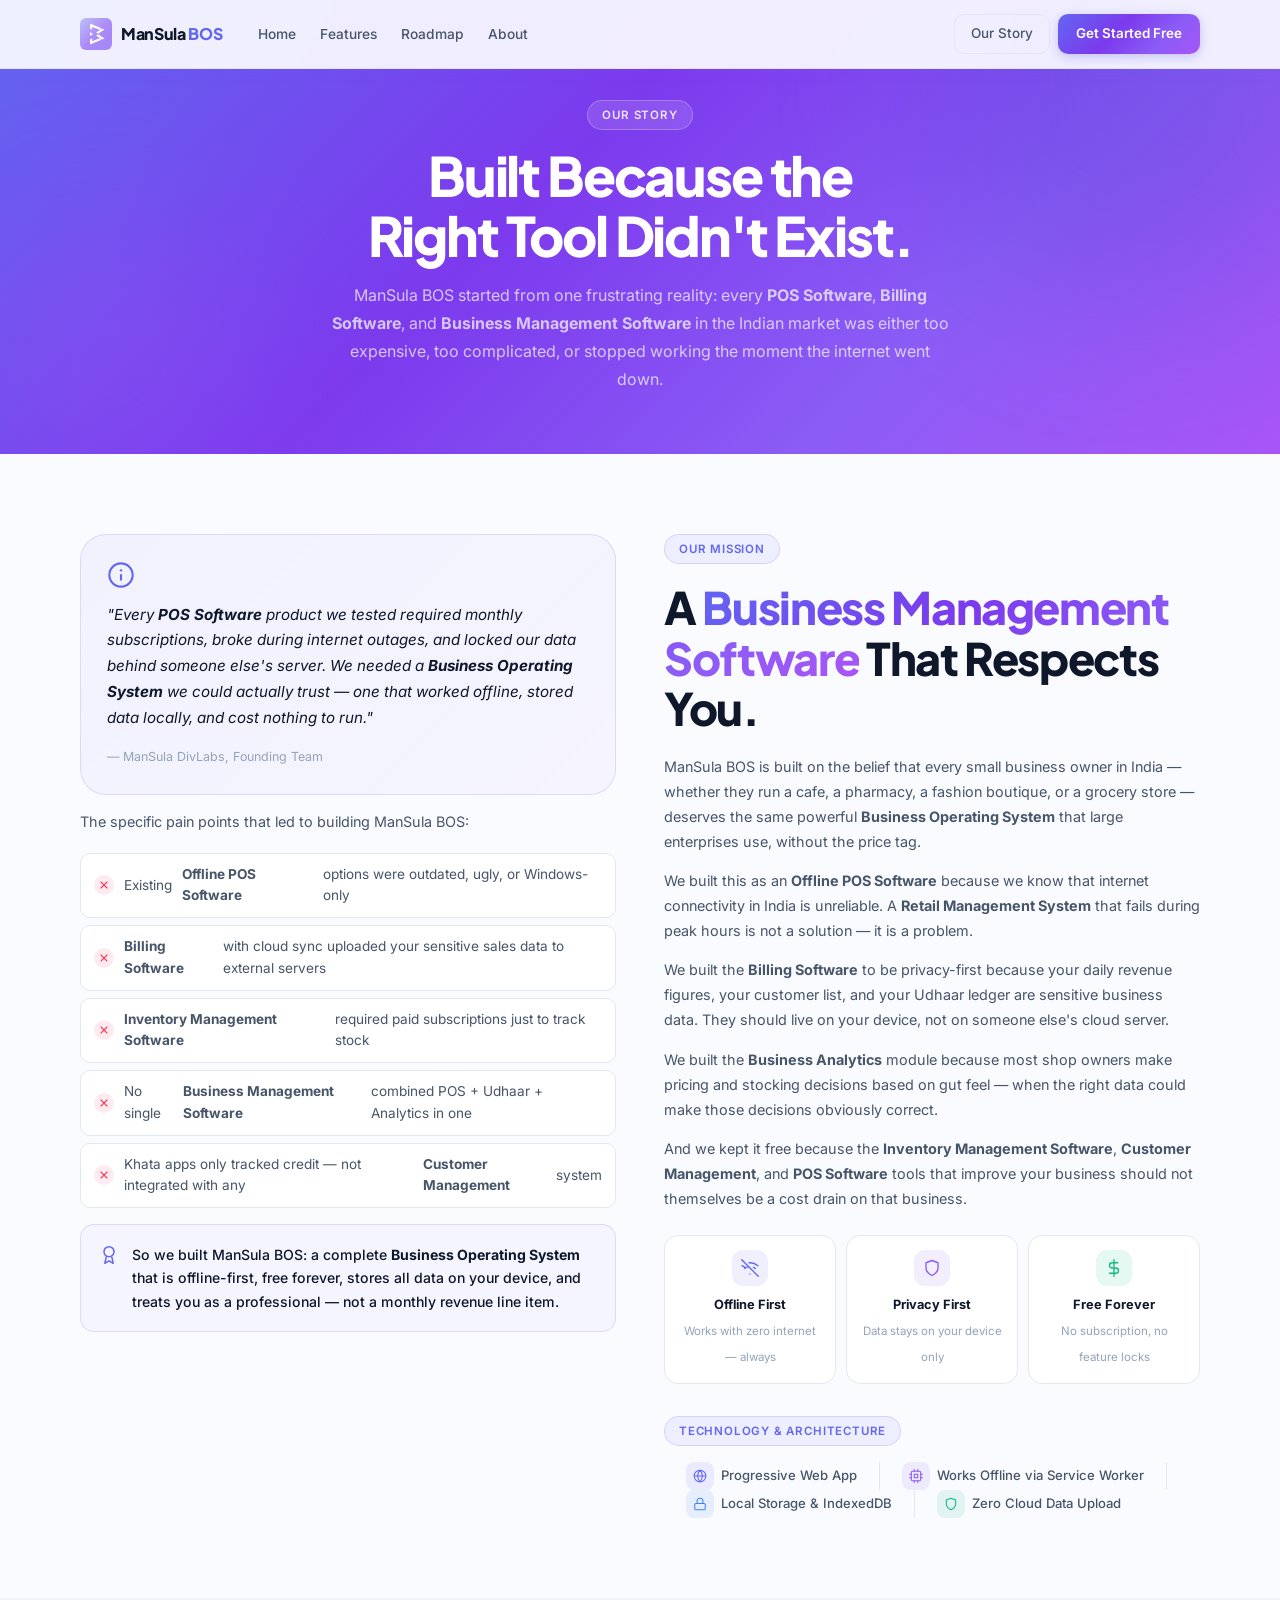
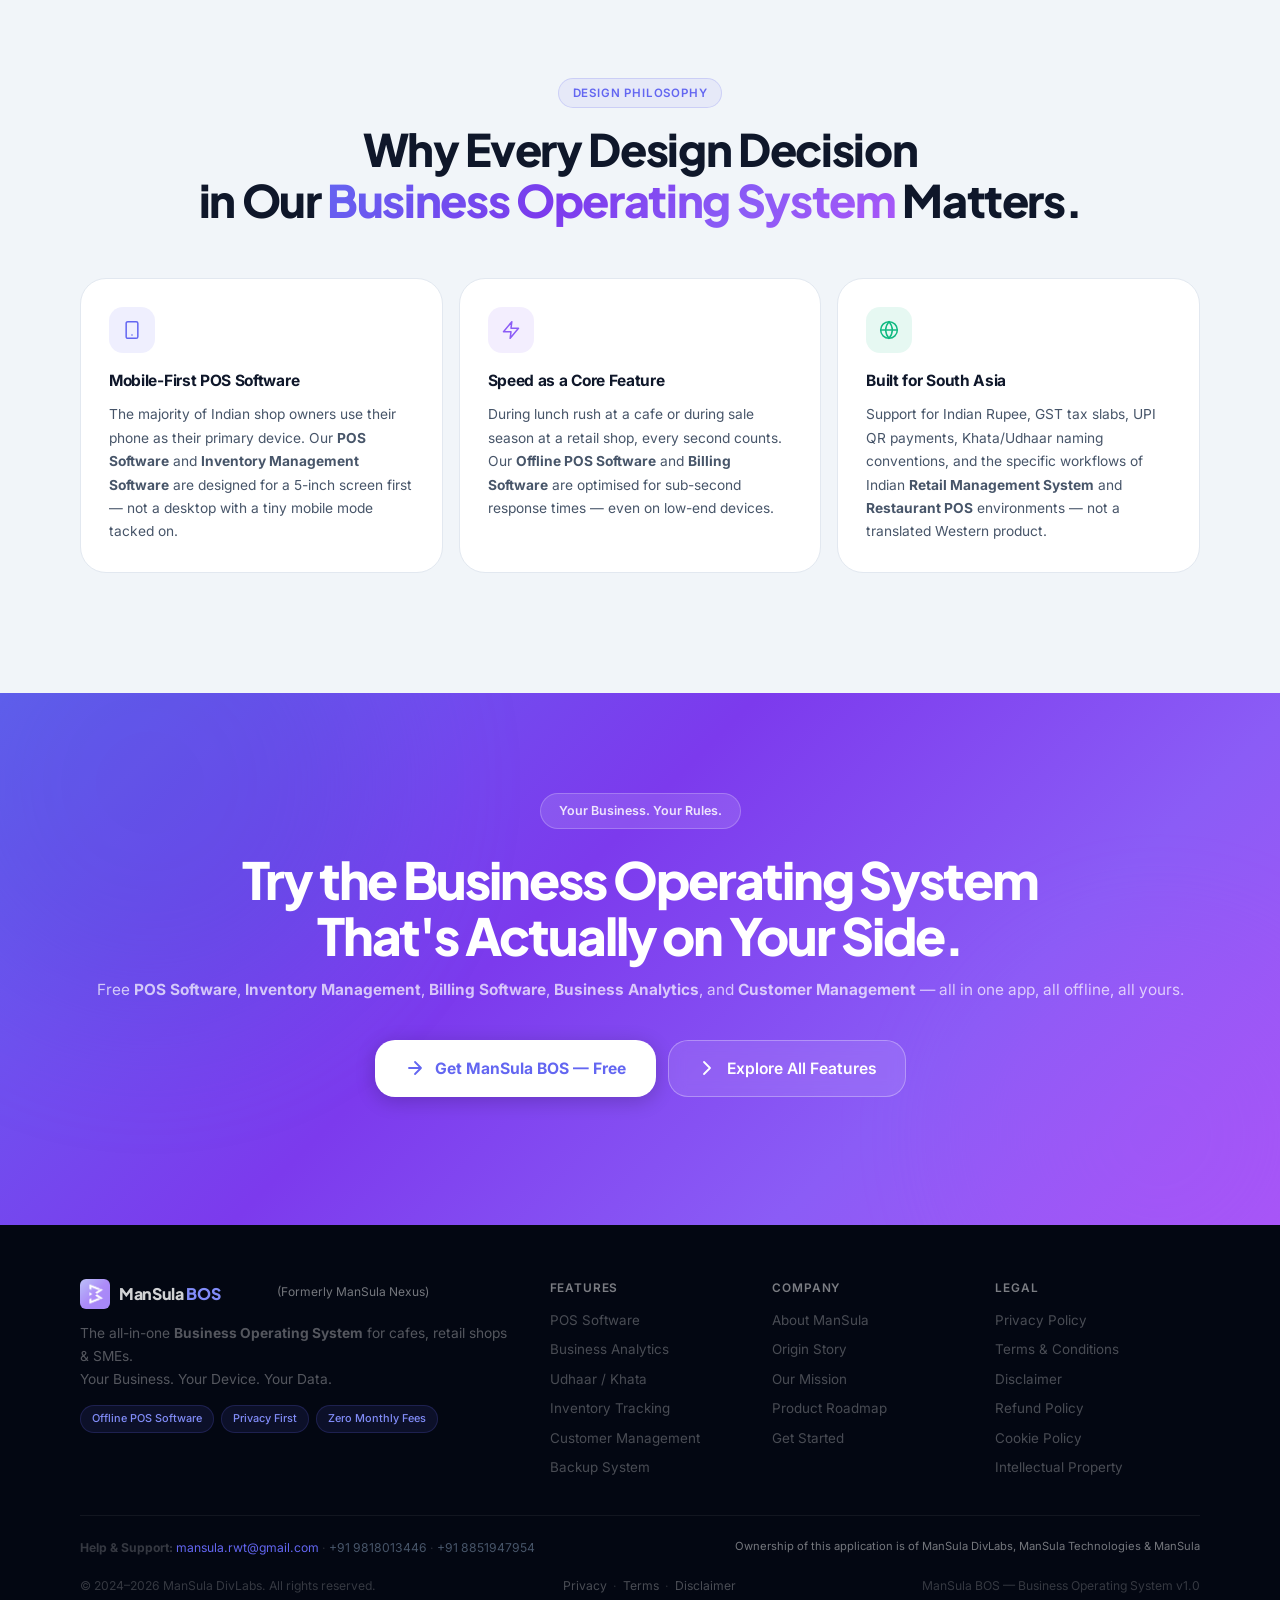
==== commit c5999900: "Add favicons and update logo" ====
--- a/about.html
+++ b/about.html
@@ -7,11 +7,18 @@
   <meta name="description" content="Learn why ManSula BOS was built. The origin story of an offline-first Business Operating System designed for Indian SMEs, cafes, retail shops and restaurants — free, private, and powerful."/>
   <meta name="keywords" content="ManSula BOS about, Business Operating System story, offline POS Software India, Business Management Software mission, Retail Management System origin, Indian SME software"/>
   <meta name="robots" content="index, follow"/>
-  <link rel="canonical" href="https://mansulanexus.app/about.html"/>
+  <link rel="canonical" href="https://mansulabos.netlify.app/about.html"/>
   <link rel="preconnect" href="https://fonts.googleapis.com"/>
   <link rel="preconnect" href="https://fonts.gstatic.com" crossorigin/>
   <link href="https://fonts.googleapis.com/css2?family=Inter:wght@300;400;500;600;700;800;900&family=Plus+Jakarta+Sans:wght@400;500;600;700;800&display=swap" rel="stylesheet"/>
   <link rel="stylesheet" href="style.css"/>
+
+  <link rel="icon" type="image/png" href="favicon/favicon-96x96.png" sizes="96x96" />
+  <link rel="icon" type="image/svg+xml" href="favicon/favicon.svg" />
+  <link rel="shortcut icon" href="favicon/favicon.ico" />
+  <link rel="apple-touch-icon" sizes="180x180" href="favicon/apple-touch-icon.png" />
+  <meta name="apple-mobile-web-app-title" content="ManSula BOS" />
+  <link rel="manifest" href="favicon/site.webmanifest" />
 </head>
 <body>
 <div id="nav-placeholder"></div>
@@ -133,7 +140,7 @@
     <h2 class="cta-title">Try the Business Operating System<br/>That's Actually on Your Side.</h2>
     <p class="cta-sub">Free <strong>POS Software</strong>, <strong>Inventory Management</strong>, <strong>Billing Software</strong>, <strong>Business Analytics</strong>, and <strong>Customer Management</strong> — all in one app, all offline, all yours.</p>
     <div class="cta-btns">
-      <button class="cta-btn-primary" onclick="alert('ManSula BOS is launching soon!')">
+      <button class="cta-btn-primary" onclick="window.open('https://mansula-bos.netlify.app/', '_blank')">
         <svg width="20" height="20"><use href="#ic-arrow-r"/></svg>Get ManSula BOS — Free
       </button>
       <a href="features.html" class="cta-btn-ghost">
